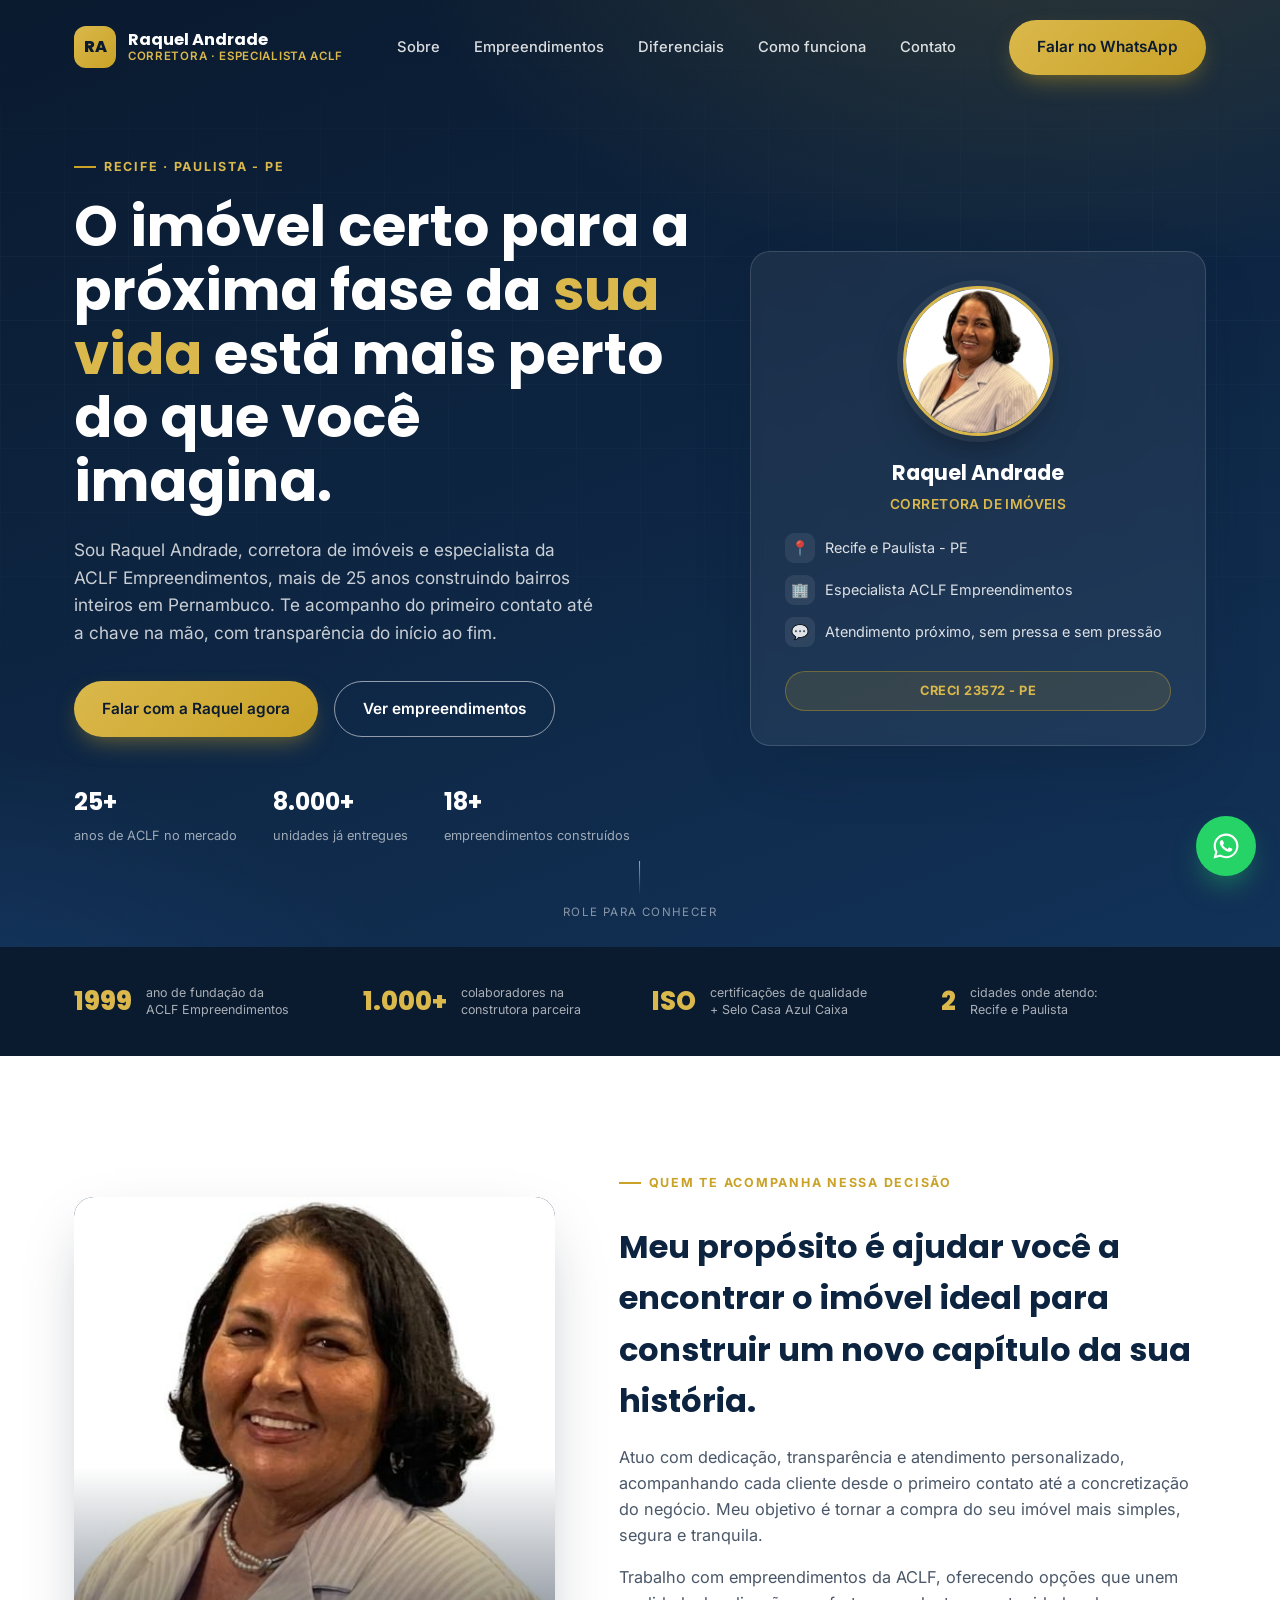
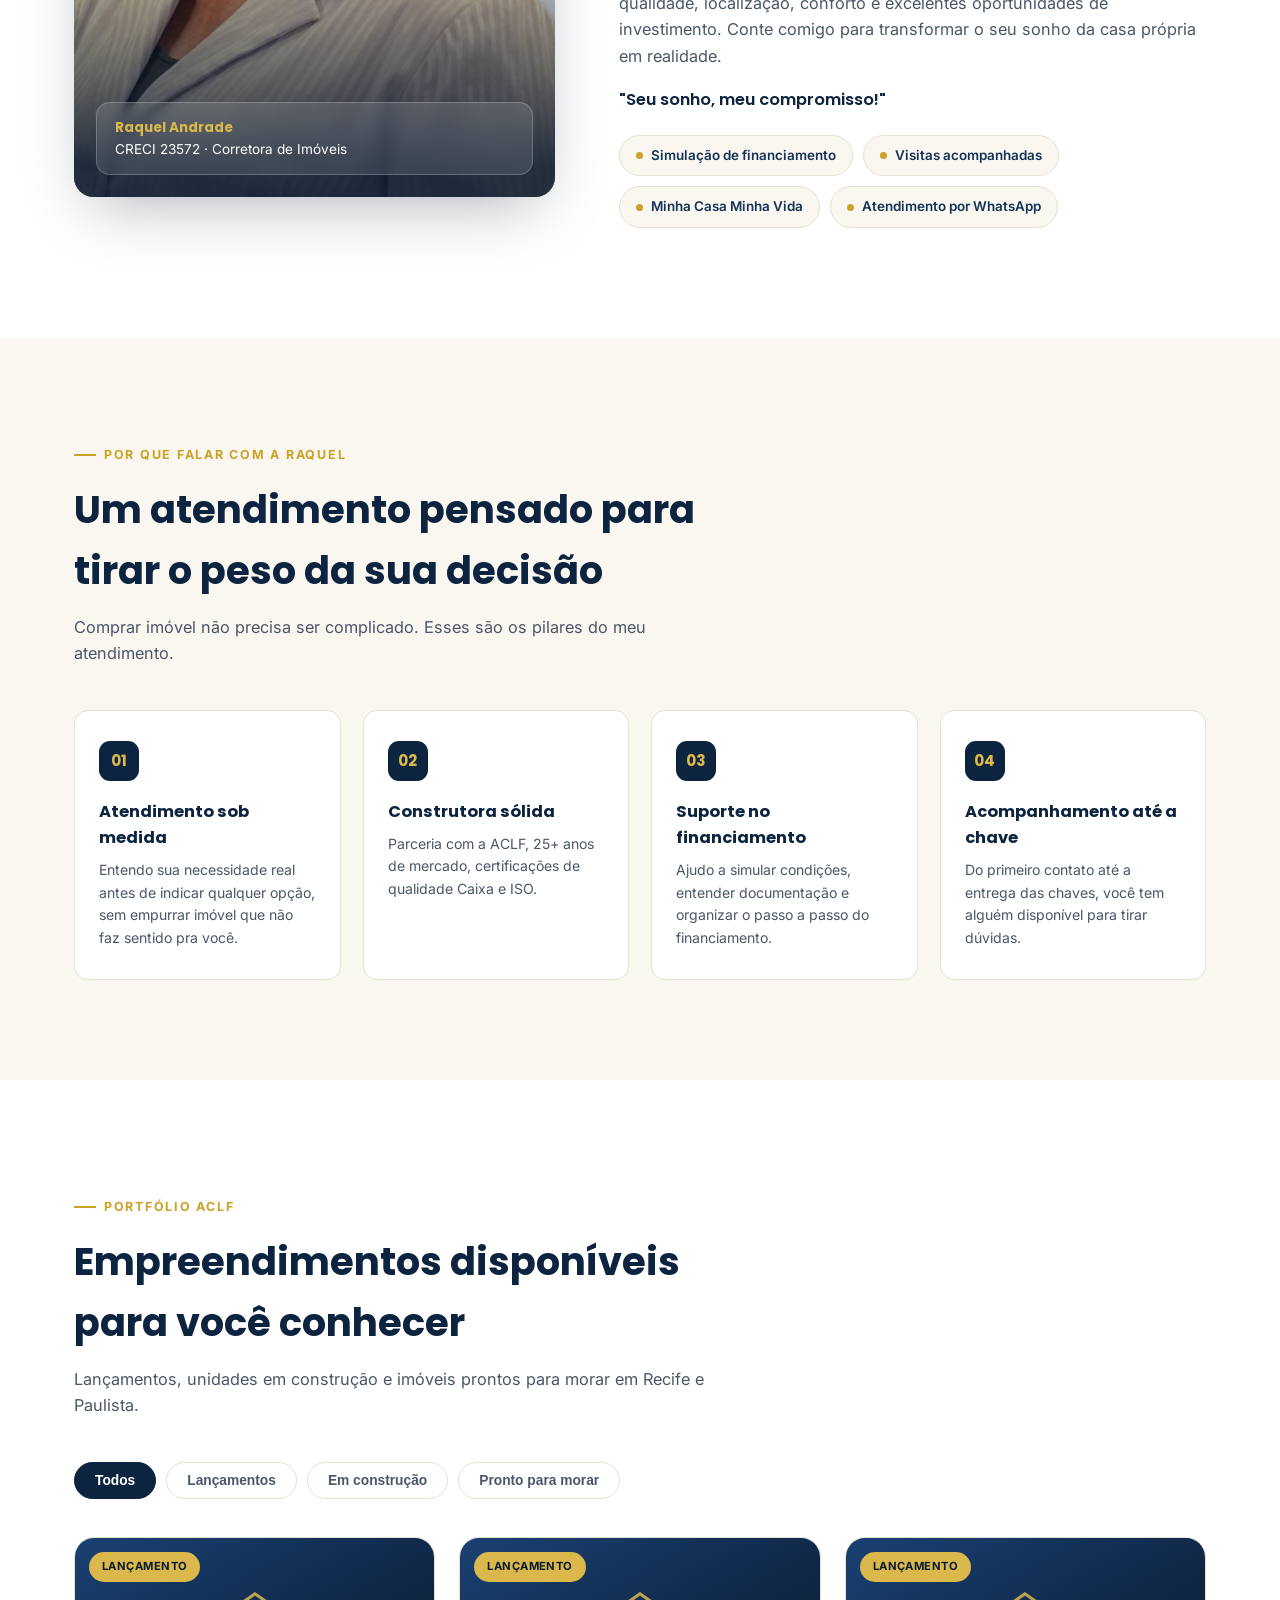
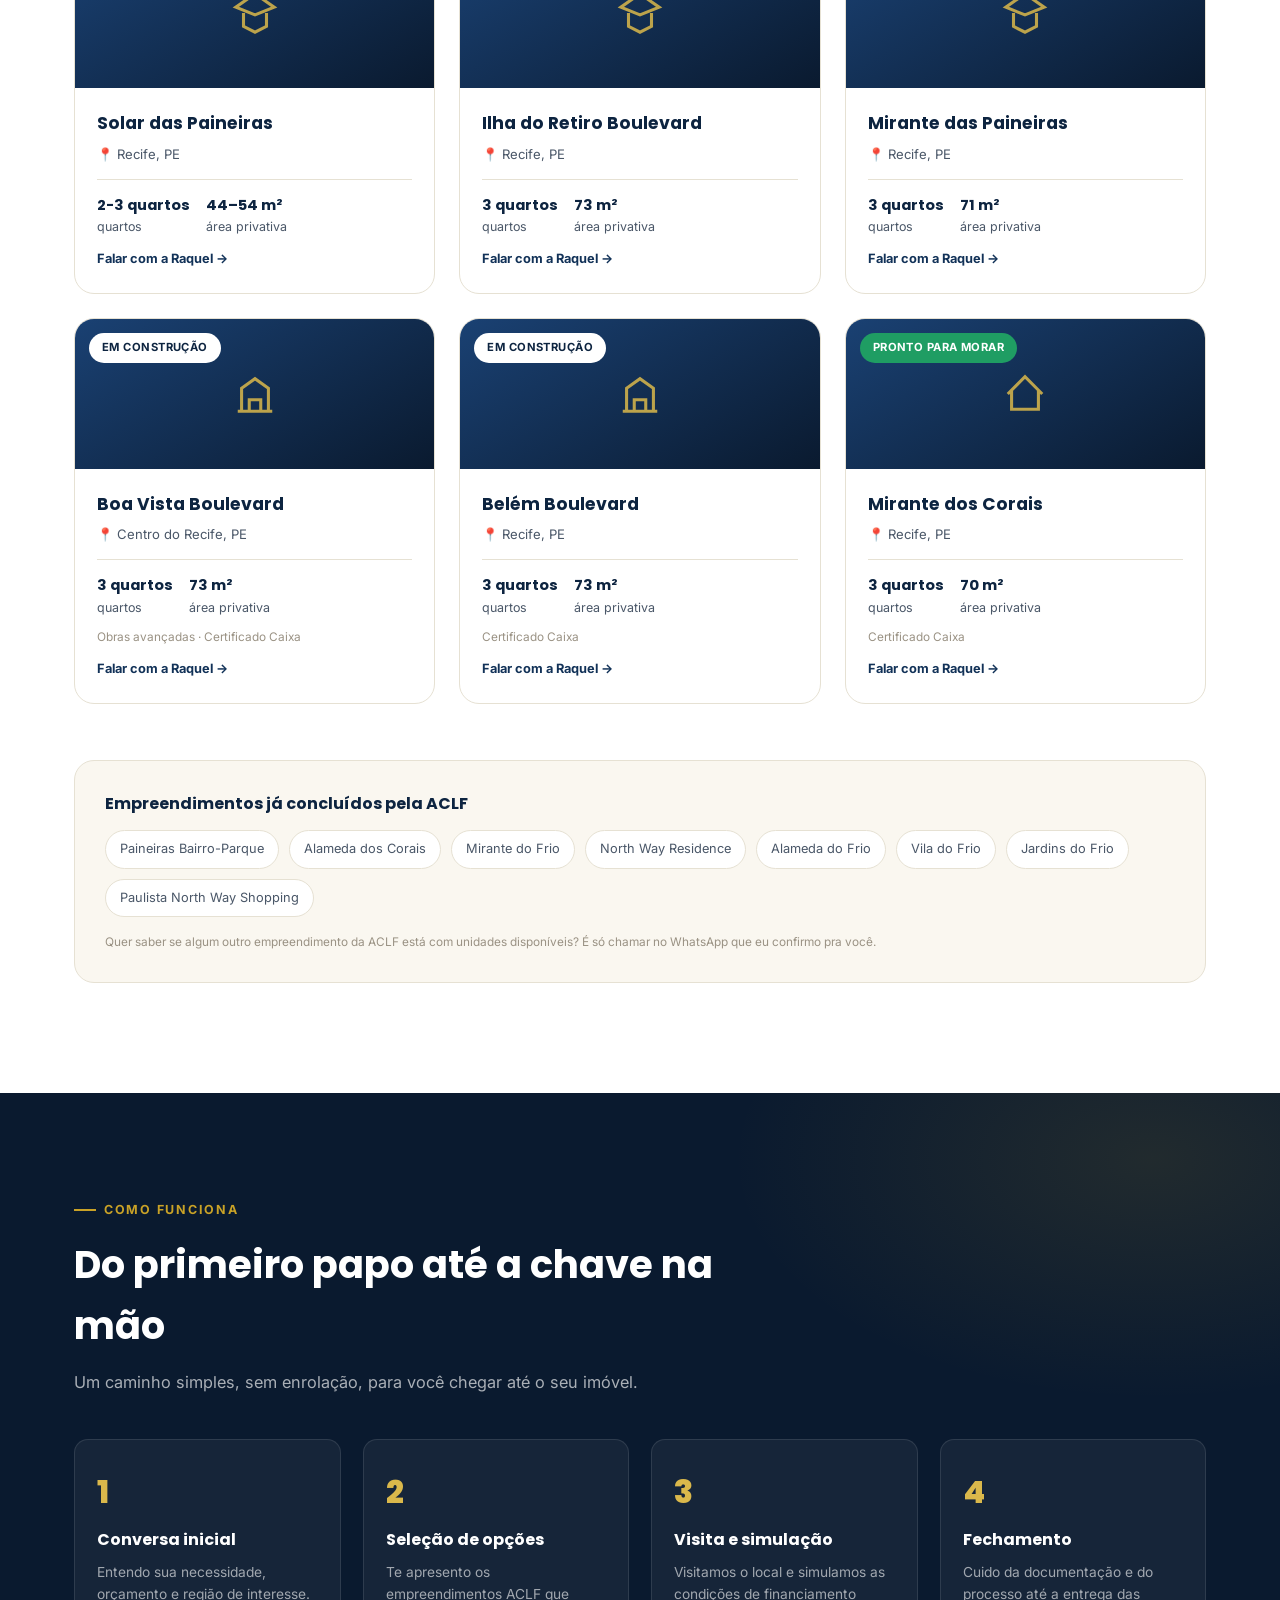
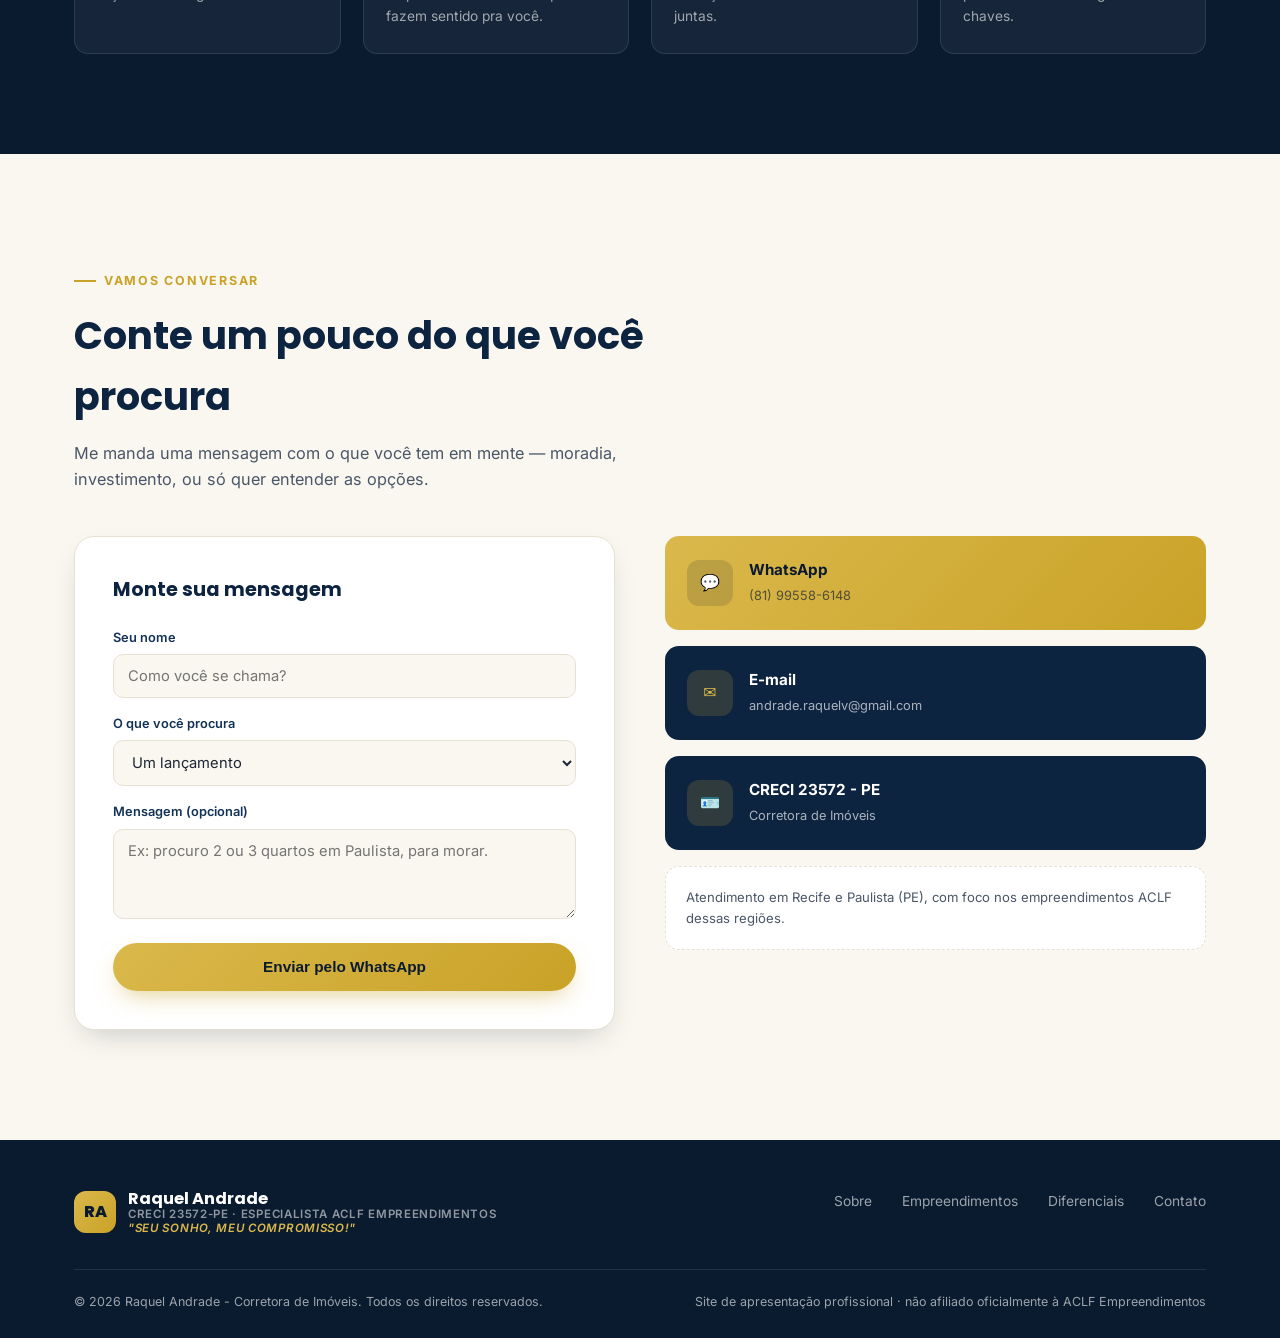
==== index.html @ 5a293227 "Renomeando site para index.html" ====
<!-- Lembrar de colocar as imagens quando chegarem -->
<!DOCTYPE html>
<html lang="pt-BR">
<head>
<meta charset="UTF-8">
<meta name="viewport" content="width=device-width, initial-scale=1.0">
<title>Raquel Andrade | Corretora de Imóveis - Especialista ACLF</title>
<meta name="description" content="Raquel Andrade, corretora de imóveis CRECI 23572, parceira ACLF Empreendimentos. Encontre seu imóvel em Recife e Paulista, PE.">
<link rel="preconnect" href="https://fonts.googleapis.com">
<link rel="preconnect" href="https://fonts.gstatic.com" crossorigin>
<link href="https://fonts.googleapis.com/css2?family=Poppins:wght@400;500;600;700;800&family=Inter:wght@400;500;600;700&display=swap" rel="stylesheet">
<link rel="stylesheet" href="styles.css">
</head>
<body>

<header id="siteHeader">
  <div class="container">
    <nav>
      <div class="brand">
        <div class="brand-mark">RA</div>
        <div class="brand-text">
          <strong>Raquel Andrade</strong>
          <span>Corretora · Especialista ACLF</span>
        </div>
      </div>
      <div class="nav-links">
        <a href="#sobre">Sobre</a>
        <a href="#empreendimentos">Empreendimentos</a>
        <a href="#diferenciais">Diferenciais</a>
        <a href="#processo">Como funciona</a>
        <a href="#contato">Contato</a>
      </div>
      <div class="nav-cta">
        <a class="btn btn-gold" id="navWhats" href="#" target="_blank" rel="noopener">Falar no WhatsApp</a>
        <button class="nav-toggle" id="navToggle" aria-label="Abrir menu">&#9776;</button>
      </div>
    </nav>
  </div>
</header>

<!-- HERO -->
<section class="hero" id="topo">
  <div class="container hero-grid">
    <div class="hero-copy">
      <span class="eyebrow">Recife · Paulista - PE</span>
      <h1>O imóvel certo para a próxima fase da <em>sua vida</em> está mais perto do que você imagina.</h1>
      <p>Sou Raquel Andrade, corretora de imóveis e especialista da ACLF Empreendimentos, mais de 25 anos construindo bairros inteiros em Pernambuco. Te acompanho do primeiro contato até a chave na mão, com transparência do início ao fim.</p>
      <div class="hero-actions">
        <a href="#" id="heroWhats" class="btn btn-gold" target="_blank" rel="noopener">
          Falar com a Raquel agora
        </a>
        <a href="#empreendimentos" class="btn btn-outline">Ver empreendimentos</a>
      </div>
      <div class="hero-stats">
        <div><strong>25+</strong><span>anos de ACLF no mercado</span></div>
        <div><strong>8.000+</strong><span>unidades já entregues</span></div>
        <div><strong>18+</strong><span>empreendimentos construídos</span></div>
      </div>
    </div>

    <div class="hero-card">
      <img class="avatar-photo" src="assets/Foto.jpeg" alt="Foto de Raquel Andrade">
      <h3>Raquel Andrade</h3>
      <p class="role">CORRETORA DE IMÓVEIS</p>
      <ul>
        <li><span class="ico">📍</span> Recife e Paulista - PE</li>
        <li><span class="ico">🏢</span> Especialista ACLF Empreendimentos</li>
        <li><span class="ico">💬</span> Atendimento próximo, sem pressa e sem pressão</li>
      </ul>
      <div class="creci-badge">CRECI 23572 - PE</div>
    </div>
  </div>
  <div class="scroll-cue"><span></span>role para conhecer</div>
</section>

<!-- TRUST -->
<div class="trust">
  <div class="container">
    <div class="trust-item"><div class="num">1999</div><div class="lbl">ano de fundação da<br>ACLF Empreendimentos</div></div>
    <div class="trust-item"><div class="num">1.000+</div><div class="lbl">colaboradores na<br>construtora parceira</div></div>
    <div class="trust-item"><div class="num">ISO</div><div class="lbl">certificações de qualidade<br>+ Selo Casa Azul Caixa</div></div>
    <div class="trust-item"><div class="num">2</div><div class="lbl">cidades onde atendo:<br>Recife e Paulista</div></div>
  </div>
</div>

<!-- SOBRE -->
<section class="about" id="sobre">
  <div class="container about-grid">
    <div class="about-photo">
      <img class="about-photo-img" src="assets/Foto.jpeg" alt="Foto de Raquel Andrade, corretora de imóveis">
      <div class="tag">
        <strong>Raquel Andrade</strong>
        CRECI 23572 · Corretora de Imóveis
      </div>
    </div>
    <div class="about-copy">
      <div class="section-tag eyebrow">Quem te acompanha nessa decisão</div>
      <h2 style="font-size:2rem;color:var(--navy-900);margin:14px 0 18px;">Meu propósito é ajudar você a encontrar o imóvel ideal para construir um novo capítulo da sua história.</h2>
      <p>Atuo com dedicação, transparência e atendimento personalizado, acompanhando cada cliente desde o primeiro contato até a concretização do negócio. Meu objetivo é tornar a compra do seu imóvel mais simples, segura e tranquila.</p>
      <p>Trabalho com empreendimentos da ACLF, oferecendo opções que unem qualidade, localização, conforto e excelentes oportunidades de investimento. Conte comigo para transformar o seu sonho da casa própria em realidade.</p>
      <p style="font-family:'Poppins',sans-serif;font-weight:600;color:var(--navy-900);font-size:1.02rem;margin-top:18px;">"Seu sonho, meu compromisso!"</p>
      <div class="pills">
        <div class="pill"><span class="dot"></span> Simulação de financiamento</div>
        <div class="pill"><span class="dot"></span> Visitas acompanhadas</div>
        <div class="pill"><span class="dot"></span> Minha Casa Minha Vida</div>
        <div class="pill"><span class="dot"></span> Atendimento por WhatsApp</div>
      </div>
    </div>
  </div>
</section>

<!-- DIFERENCIAIS -->
<section class="diff" id="diferenciais">
  <div class="container">
    <div class="section-head">
      <div class="section-tag eyebrow">Por que falar com a Raquel</div>
      <h2>Um atendimento pensado para tirar o peso da sua decisão</h2>
      <p>Comprar imóvel não precisa ser complicado. Esses são os pilares do meu atendimento.</p>
    </div>
    <div class="diff-grid">
      <div class="diff-card">
        <div class="num">01</div>
        <h4>Atendimento sob medida</h4>
        <p>Entendo sua necessidade real antes de indicar qualquer opção, sem empurrar imóvel que não faz sentido pra você.</p>
      </div>
      <div class="diff-card">
        <div class="num">02</div>
        <h4>Construtora sólida</h4>
        <p>Parceria com a ACLF, 25+ anos de mercado, certificações de qualidade Caixa e ISO.</p>
      </div>
      <div class="diff-card">
        <div class="num">03</div>
        <h4>Suporte no financiamento</h4>
        <p>Ajudo a simular condições, entender documentação e organizar o passo a passo do financiamento.</p>
      </div>
      <div class="diff-card">
        <div class="num">04</div>
        <h4>Acompanhamento até a chave</h4>
        <p>Do primeiro contato até a entrega das chaves, você tem alguém disponível para tirar dúvidas.</p>
      </div>
    </div>
  </div>
</section>

<!-- EMPREENDIMENTOS -->
<section class="projects" id="empreendimentos">
  <div class="container">
    <div class="section-head">
      <div class="section-tag eyebrow">Portfólio ACLF</div>
      <h2>Empreendimentos disponíveis para você conhecer</h2>
      <p>Lançamentos, unidades em construção e imóveis prontos para morar em Recife e Paulista.</p>
    </div>

    <div class="filters" id="filters">
      <button class="filter-btn active" data-filter="all">Todos</button>
      <button class="filter-btn" data-filter="lancamento">Lançamentos</button>
      <button class="filter-btn" data-filter="construcao">Em construção</button>
      <button class="filter-btn" data-filter="pronto">Pronto para morar</button>
    </div>

    <div class="proj-grid" id="projGrid">
      <a class="proj-card" data-status="lancamento" href="https://wa.me/5581995586148?text=Ol%C3%A1%2C%20Raquel%21%20Vi%20o%20Solar%20das%20Paineiras%20no%20seu%20site%20e%20quero%20saber%20mais%20sobre%20esse%20empreendimento." target="_blank" rel="noopener">
        <div class="proj-media">
          <span class="proj-status status-lancamento">Lançamento</span>
          <svg viewBox="0 0 24 24" fill="none" stroke="#dab84b" stroke-width="1.6"><path d="M12 2 2 9l10 4 10-4-10-7Z"/><path d="M6 12v7l6 3 6-3v-7"/></svg>
          <div class="view-overlay">Falar com a Raquel<br>sobre este imóvel 💬</div>
        </div>
        <div class="proj-body">
          <h4>Solar das Paineiras</h4>
          <div class="proj-loc">📍 Recife, PE</div>
          <div class="proj-specs">
            <div><strong>2-3 quartos</strong>quartos</div>
            <div><strong>44–54 m²</strong>área privativa</div>
          </div>
          <div class="proj-link">Falar com a Raquel →</div>
        </div>
      </a>

      <a class="proj-card" data-status="lancamento" href="https://wa.me/5581995586148?text=Ol%C3%A1%2C%20Raquel%21%20Vi%20o%20Ilha%20do%20Retiro%20Boulevard%20no%20seu%20site%20e%20quero%20saber%20mais%20sobre%20esse%20empreendimento." target="_blank" rel="noopener">
        <div class="proj-media">
          <span class="proj-status status-lancamento">Lançamento</span>
          <svg viewBox="0 0 24 24" fill="none" stroke="#dab84b" stroke-width="1.6"><path d="M12 2 2 9l10 4 10-4-10-7Z"/><path d="M6 12v7l6 3 6-3v-7"/></svg>
          <div class="view-overlay">Falar com a Raquel<br>sobre este imóvel 💬</div>
        </div>
        <div class="proj-body">
          <h4>Ilha do Retiro Boulevard</h4>
          <div class="proj-loc">📍 Recife, PE</div>
          <div class="proj-specs">
            <div><strong>3 quartos</strong>quartos</div>
            <div><strong>73 m²</strong>área privativa</div>
          </div>
          <div class="proj-link">Falar com a Raquel →</div>
        </div>
      </a>

      <a class="proj-card" data-status="lancamento" href="https://wa.me/5581995586148?text=Ol%C3%A1%2C%20Raquel%21%20Vi%20o%20Mirante%20das%20Paineiras%20no%20seu%20site%20e%20quero%20saber%20mais%20sobre%20esse%20empreendimento." target="_blank" rel="noopener">
        <div class="proj-media">
          <span class="proj-status status-lancamento">Lançamento</span>
          <svg viewBox="0 0 24 24" fill="none" stroke="#dab84b" stroke-width="1.6"><path d="M12 2 2 9l10 4 10-4-10-7Z"/><path d="M6 12v7l6 3 6-3v-7"/></svg>
          <div class="view-overlay">Falar com a Raquel<br>sobre este imóvel 💬</div>
        </div>
        <div class="proj-body">
          <h4>Mirante das Paineiras</h4>
          <div class="proj-loc">📍 Recife, PE</div>
          <div class="proj-specs">
            <div><strong>3 quartos</strong>quartos</div>
            <div><strong>71 m²</strong>área privativa</div>
          </div>
          <div class="proj-link">Falar com a Raquel →</div>
        </div>
      </a>

      <a class="proj-card" data-status="construcao" href="https://wa.me/5581995586148?text=Ol%C3%A1%2C%20Raquel%21%20Vi%20o%20Boa%20Vista%20Boulevard%20no%20seu%20site%20e%20quero%20saber%20mais%20sobre%20esse%20empreendimento." target="_blank" rel="noopener">
        <div class="proj-media">
          <span class="proj-status status-construcao">Em construção</span>
          <svg viewBox="0 0 24 24" fill="none" stroke="#dab84b" stroke-width="1.6"><path d="M3 21h18M5 21V9l7-5 7 5v12M9 21v-6h6v6"/></svg>
          <div class="view-overlay">Falar com a Raquel<br>sobre este imóvel 💬</div>
        </div>
        <div class="proj-body">
          <h4>Boa Vista Boulevard</h4>
          <div class="proj-loc">📍 Centro do Recife, PE</div>
          <div class="proj-specs">
            <div><strong>3 quartos</strong>quartos</div>
            <div><strong>73 m²</strong>área privativa</div>
          </div>
          <div class="proj-note">Obras avançadas · Certificado Caixa</div>
          <div class="proj-link">Falar com a Raquel →</div>
        </div>
      </a>


      <a class="proj-card" data-status="construcao" href="https://wa.me/5581995586148?text=Ol%C3%A1%2C%20Raquel%21%20Vi%20o%20Bel%C3%A9m%20Boulevard%20no%20seu%20site%20e%20quero%20saber%20mais%20sobre%20esse%20empreendimento." target="_blank" rel="noopener">
        <div class="proj-media">
          <span class="proj-status status-construcao">Em construção</span>
          <svg viewBox="0 0 24 24" fill="none" stroke="#dab84b" stroke-width="1.6"><path d="M3 21h18M5 21V9l7-5 7 5v12M9 21v-6h6v6"/></svg>
          <div class="view-overlay">Falar com a Raquel<br>sobre este imóvel 💬</div>
        </div>
        <div class="proj-body">
          <h4>Belém Boulevard</h4>
          <div class="proj-loc">📍 Recife, PE</div>
          <div class="proj-specs">
            <div><strong>3 quartos</strong>quartos</div>
            <div><strong>73 m²</strong>área privativa</div>
          </div>
          <div class="proj-note">Certificado Caixa</div>
          <div class="proj-link">Falar com a Raquel →</div>
        </div>
      </a>

      <a class="proj-card" data-status="pronto" href="https://wa.me/5581995586148?text=Ol%C3%A1%2C%20Raquel%21%20Vi%20o%20Mirante%20dos%20Corais%20no%20seu%20site%20e%20quero%20saber%20mais%20sobre%20esse%20empreendimento." target="_blank" rel="noopener">
        <div class="proj-media">
          <span class="proj-status status-pronto">Pronto para morar</span>
          <svg viewBox="0 0 24 24" fill="none" stroke="#dab84b" stroke-width="1.6"><path d="M3 12 12 3l9 9M5 10v10h14V10"/></svg>
          <div class="view-overlay">Falar com a Raquel<br>sobre este imóvel 💬</div>
        </div>
        <div class="proj-body">
          <h4>Mirante dos Corais</h4>
          <div class="proj-loc">📍 Recife, PE</div>
          <div class="proj-specs">
            <div><strong>3 quartos</strong>quartos</div>
            <div><strong>70 m²</strong>área privativa</div>
          </div>
          <div class="proj-note">Certificado Caixa</div>
          <div class="proj-link">Falar com a Raquel →</div>
        </div>
      </a>

    
    </div>

    <div class="portfolio-strip">
      <h4>Empreendimentos já concluídos pela ACLF</h4>
      <div class="portfolio-tags">
        <span>Paineiras Bairro-Parque</span>
        <span>Alameda dos Corais</span>
        <span>Mirante do Frio</span>
        <span>North Way Residence</span>
        <span>Alameda do Frio</span>
        <span>Vila do Frio</span>
        <span>Jardins do Frio</span>
        <span>Paulista North Way Shopping</span>
      </div>
      <p class="proj-note" style="margin-top:16px;">Quer saber se algum outro empreendimento da ACLF está com unidades disponíveis? É só chamar no WhatsApp que eu confirmo pra você.</p>
    </div>
  </div>
</section>

<!-- PROCESSO -->
<section class="process" id="processo">
  <div class="container">
    <div class="section-head">
      <div class="section-tag eyebrow">Como funciona</div>
      <h2>Do primeiro papo até a chave na mão</h2>
      <p>Um caminho simples, sem enrolação, para você chegar até o seu imóvel.</p>
    </div>
    <div class="steps">
      <div class="step">
        <div class="num">1</div>
        <h4>Conversa inicial</h4>
        <p>Entendo sua necessidade, orçamento e região de interesse.</p>
      </div>
      <div class="step">
        <div class="num">2</div>
        <h4>Seleção de opções</h4>
        <p>Te apresento os empreendimentos ACLF que fazem sentido pra você.</p>
      </div>
      <div class="step">
        <div class="num">3</div>
        <h4>Visita e simulação</h4>
        <p>Visitamos o local e simulamos as condições de financiamento juntas.</p>
      </div>
      <div class="step">
        <div class="num">4</div>
        <h4>Fechamento</h4>
        <p>Cuido da documentação e do processo até a entrega das chaves.</p>
      </div>
    </div>
  </div>
</section>

<!-- CONTATO -->
<section class="contact" id="contato">
  <div class="container">
    <div class="section-head">
      <div class="section-tag eyebrow">Vamos conversar</div>
      <h2>Conte um pouco do que você procura</h2>
      <p>Me manda uma mensagem com o que você tem em mente — moradia, investimento, ou só quer entender as opções.</p>
    </div>
    <div class="contact-grid">
      <div class="contact-card">
        <h3>Monte sua mensagem</h3>
        <form id="contactForm">
          <div class="field">
            <label for="fname">Seu nome</label>
            <input type="text" id="fname" placeholder="Como você se chama?">
          </div>
          <div class="field">
            <label for="finterest">O que você procura</label>
            <select id="finterest">
              <option value="Lançamento">Um lançamento</option>
              <option value="Imóvel em construção">Imóvel em construção</option>
              <option value="Imóvel pronto para morar">Imóvel pronto para morar</option>
              <option value="Ainda não sei, quero conversar">Ainda não sei, quero conversar</option>
            </select>
          </div>
          <div class="field">
            <label for="fmsg">Mensagem (opcional)</label>
            <textarea id="fmsg" placeholder="Ex: procuro 2 ou 3 quartos em Paulista, para morar."></textarea>
          </div>
          <button type="submit" class="btn btn-gold btn-block">Enviar pelo WhatsApp</button>
        </form>
      </div>

      <div class="contact-direct">
        <a class="direct-card gold" id="waCard" href="#" target="_blank" rel="noopener">
          <div class="ico">💬</div>
          <div><strong>WhatsApp</strong><span>(81) 99558-6148</span></div>
        </a>
        <a class="direct-card" id="mailCard" href="mailto:andrade.raquelv@gmail.com">
          <div class="ico">✉️</div>
          <div><strong>E-mail</strong><span>andrade.raquelv@gmail.com</span></div>
        </a>
        <div class="direct-card">
          <div class="ico">🪪</div>
          <div><strong>CRECI 23572 - PE</strong><span>Corretora de Imóveis</span></div>
        </div>
        <div class="map-note">
          Atendimento em Recife e Paulista (PE), com foco nos empreendimentos ACLF dessas regiões.
        </div>
      </div>
    </div>
  </div>
</section>

<footer>
  <div class="container">
    <div class="footer-top">
      <div class="footer-brand">
        <div class="brand-mark">RA</div>
        <div class="brand-text">
          <strong style="color:#fff;">Raquel Andrade</strong>
          <span style="color:rgba(255,255,255,.55);">CRECI 23572-PE · Especialista ACLF Empreendimentos</span>
          <span style="color:var(--gold-400);font-style:italic;">"Seu sonho, meu compromisso!"</span>
        </div>
      </div>
      <div class="footer-links">
        <a href="#sobre">Sobre</a>
        <a href="#empreendimentos">Empreendimentos</a>
        <a href="#diferenciais">Diferenciais</a>
        <a href="#contato">Contato</a>
      </div>
    </div>
    <div class="footer-bottom">
      <span>&copy; <span id="year"></span> Raquel Andrade - Corretora de Imóveis. Todos os direitos reservados.</span>
      <span>Site de apresentação profissional · não afiliado oficialmente à ACLF Empreendimentos</span>
    </div>
  </div>
</footer>

<a class="wa-float" id="waFloat" href="#" target="_blank" rel="noopener" aria-label="Falar no WhatsApp">
  <svg width="30" height="30" viewBox="0 0 24 24" fill="#fff"><path d="M12.04 2C6.58 2 2.13 6.45 2.13 11.91c0 1.75.46 3.39 1.26 4.81L2 22l5.4-1.42a9.9 9.9 0 0 0 4.64 1.18h.01c5.46 0 9.91-4.45 9.91-9.91C21.96 6.45 17.5 2 12.04 2Zm0 18.11h-.01a8.2 8.2 0 0 1-4.18-1.15l-.3-.18-3.12.82.83-3.04-.2-.31a8.16 8.16 0 0 1-1.26-4.34c0-4.52 3.68-8.2 8.24-8.2 2.2 0 4.27.86 5.82 2.42a8.14 8.14 0 0 1 2.41 5.79c0 4.52-3.68 8.2-8.23 8.2Zm4.5-6.14c-.25-.12-1.46-.72-1.68-.8-.23-.08-.39-.12-.56.12-.16.25-.64.8-.78.96-.15.16-.29.18-.54.06-.25-.12-1.04-.38-1.98-1.22-.73-.65-1.23-1.46-1.37-1.7-.15-.25-.02-.38.11-.5.11-.11.25-.29.37-.43.12-.15.16-.25.24-.41.08-.16.04-.31-.02-.43-.06-.12-.56-1.35-.77-1.85-.2-.48-.41-.42-.56-.43-.14-.01-.31-.01-.47-.01a.9.9 0 0 0-.65.31c-.23.25-.86.84-.86 2.05 0 1.2.88 2.37 1 2.53.12.16 1.73 2.64 4.2 3.7.59.25 1.05.4 1.4.52.59.19 1.13.16 1.55.1.47-.07 1.46-.6 1.67-1.17.2-.58.2-1.07.14-1.17-.06-.1-.22-.16-.47-.28Z"/></svg>
</a>

<script>
  // Header rolamento
  const header = document.getElementById('siteHeader');
  window.addEventListener('scroll', () => {
    header.classList.toggle('scrolled', window.scrollY > 40);
  });

  // Número do Whats com Link
  const WA_NUMBER = "5581995586148";
  function waLink(message){
    return `https://wa.me/${WA_NUMBER}?text=${encodeURIComponent(message)}`;
  }
  const defaultMsg = "Olá, Raquel! Vi seu site e gostaria de saber mais sobre os imóveis da ACLF.";
  document.getElementById('navWhats').href = waLink(defaultMsg);
  document.getElementById('heroWhats').href = waLink(defaultMsg);
  document.getElementById('waCard').href = waLink(defaultMsg);
  document.getElementById('waFloat').href = waLink(defaultMsg);

  // Form do Whats
  document.getElementById('contactForm').addEventListener('submit', function(e){
    e.preventDefault();
    const name = document.getElementById('fname').value.trim();
    const interest = document.getElementById('finterest').value;
    const msg = document.getElementById('fmsg').value.trim();
    let text = `Olá, Raquel! Meu nome é ${name || '(não informado)'}.\nEstou procurando: ${interest}.`;
    if(msg){ text += `\nMensagem: ${msg}`; }
    window.open(waLink(text), '_blank', 'noopener');
  });

  // Mobile nav 
  const navToggle = document.getElementById('navToggle');
  const navLinks = document.querySelector('.nav-links');
  navToggle.addEventListener('click', () => {
    const open = navLinks.style.display === 'flex';
    navLinks.style.display = open ? 'none' : 'flex';
    navLinks.style.cssText += open ? '' : 'position:absolute;top:70px;left:0;right:0;background:rgba(10,26,47,.98);flex-direction:column;padding:20px 24px;gap:18px;';
  });

  document.getElementById('year').textContent = new Date().getFullYear();

  // Filtros do projetos
  const projectCards = document.querySelectorAll('#projGrid .proj-card');
  function applyFilter(filter){
    projectCards.forEach(card => {
      const match = filter === 'all' || card.dataset.status === filter;
      card.style.display = match ? '' : 'none';
    });
  }

  document.querySelectorAll('.filter-btn').forEach(btn => {
    btn.addEventListener('click', () => {
      document.querySelectorAll('.filter-btn').forEach(b => b.classList.remove('active'));
      btn.classList.add('active');
      applyFilter(btn.dataset.filter);
    });
  });
</script>
</body>
</html>
---- styles.css ----
:root{
  --navy-950:#0a1a2f;
  --navy-900:#0d2440;
  --navy-800:#123258;
  --navy-700:#1a4173;
  --navy-600:#22528f;
  --gold-500:#c9a227;
  --gold-400:#dab84b;
  --gold-100:#f6ecc9;
  --cream:#faf7f0;
  --white:#ffffff;
  --ink:#1c2733;
  --ink-soft:#4a5768;
  --line:#e6e1d3;
  --shadow-lg: 0 24px 60px -20px rgba(10,26,47,0.35);
  --shadow-md: 0 12px 30px -12px rgba(10,26,47,0.25);
  --radius-lg: 20px;
  --radius-md: 14px;
}
*{box-sizing:border-box;margin:0;padding:0;}
html{scroll-behavior:smooth;}
body{
  font-family:'Inter',system-ui,sans-serif;
  color:var(--ink);
  background:var(--cream);
  line-height:1.6;
  -webkit-font-smoothing:antialiased;
}
h1,h2,h3,h4{font-family:'Poppins',sans-serif;}
a{text-decoration:none;color:inherit;}
img{max-width:100%;display:block;}
.container{max-width:1180px;margin:0 auto;padding:0 24px;}
.eyebrow{
  display:inline-flex;align-items:center;gap:8px;
  font-size:.78rem;font-weight:700;letter-spacing:.14em;text-transform:uppercase;
  color:var(--gold-500);
}
.eyebrow::before{content:"";width:22px;height:2px;background:var(--gold-500);display:inline-block;}
.section-tag{margin-bottom:14px;}
.section-head{max-width:640px;margin-bottom:44px;}
.section-head h2{font-size:clamp(1.7rem,3vw,2.4rem);font-weight:700;color:var(--navy-900);margin-bottom:12px;}
.section-head p{color:var(--ink-soft);font-size:1.02rem;}
.btn{
  display:inline-flex;align-items:center;justify-content:center;gap:10px;
  padding:15px 28px;border-radius:100px;font-weight:600;font-size:.96rem;
  cursor:pointer;border:none;transition:transform .18s ease, box-shadow .18s ease, background .18s ease;
  white-space:nowrap;
}
.btn-gold{background:linear-gradient(135deg,var(--gold-400),var(--gold-500));color:var(--navy-950);box-shadow:0 10px 24px -8px rgba(201,162,39,.55);}
.btn-gold:hover{transform:translateY(-2px);box-shadow:0 14px 30px -8px rgba(201,162,39,.65);}
.btn-outline{background:transparent;border:1.5px solid rgba(255,255,255,.55);color:#fff;}
.btn-outline:hover{background:rgba(255,255,255,.12);transform:translateY(-2px);}
.btn-navy{background:var(--navy-900);color:#fff;}
.btn-navy:hover{background:var(--navy-800);transform:translateY(-2px);}
.btn-block{width:100%;}

/* NAV */
header{
  position:fixed;top:0;left:0;right:0;z-index:100;
  background:rgba(10,26,47,0);
  transition:background .3s ease, box-shadow .3s ease, padding .3s ease;
  padding:20px 0;
}
header.scrolled{background:rgba(10,26,47,.94);backdrop-filter:blur(10px);box-shadow:0 10px 30px -18px rgba(0,0,0,.5);padding:12px 0;}
nav{display:flex;align-items:center;justify-content:space-between;}
.brand{display:flex;align-items:center;gap:12px;color:#fff;}
.brand-mark{
  width:42px;height:42px;border-radius:12px;
  background:linear-gradient(135deg,var(--gold-400),var(--gold-500));
  display:flex;align-items:center;justify-content:center;
  font-family:'Poppins',sans-serif;font-weight:800;color:var(--navy-950);font-size:1rem;
  flex:none;
}
.brand-text{line-height:1.15;}
.brand-text strong{display:block;font-family:'Poppins',sans-serif;font-weight:700;font-size:1.02rem;}
.brand-text span{display:block;font-size:.72rem;color:var(--gold-400);letter-spacing:.06em;text-transform:uppercase;font-weight:600;}
.nav-links{display:flex;align-items:center;gap:34px;}
.nav-links a{color:rgba(255,255,255,.85);font-size:.92rem;font-weight:500;transition:color .2s;}
.nav-links a:hover{color:var(--gold-400);}
.nav-cta{display:flex;align-items:center;gap:14px;}
.nav-toggle{display:none;background:none;border:none;color:#fff;font-size:1.6rem;cursor:pointer;}

/* HERO */
.hero{
  position:relative;min-height:100vh;display:flex;align-items:center;
  background:
    radial-gradient(1100px 620px at 82% -10%, rgba(201,162,39,.18), transparent 60%),
    radial-gradient(900px 500px at -10% 110%, rgba(34,82,143,.35), transparent 60%),
    linear-gradient(160deg,var(--navy-950) 0%, var(--navy-900) 45%, var(--navy-800) 100%);
  overflow:hidden;
  padding:150px 0 100px;
}
.hero::after{
  content:"";position:absolute;inset:0;
  background-image:
    linear-gradient(rgba(255,255,255,.045) 1px, transparent 1px),
    linear-gradient(90deg, rgba(255,255,255,.045) 1px, transparent 1px);
  background-size:64px 64px;
  mask-image:linear-gradient(180deg, transparent, rgba(0,0,0,.6) 30%, transparent 85%);
  pointer-events:none;
}
.hero-grid{
  position:relative;z-index:2;
  display:grid;grid-template-columns:1.15fr .85fr;gap:60px;align-items:center;
}
.hero-copy .eyebrow{color:var(--gold-400);}
.hero-copy h1{
  font-size:clamp(2.2rem,4.4vw,3.5rem);color:#fff;font-weight:700;line-height:1.14;
  margin:18px 0 22px;
}
.hero-copy h1 em{font-style:normal;color:var(--gold-400);}
.hero-copy p{color:rgba(255,255,255,.78);font-size:1.08rem;max-width:520px;margin-bottom:34px;}
.hero-actions{display:flex;gap:16px;flex-wrap:wrap;margin-bottom:46px;}
.hero-stats{display:flex;gap:36px;flex-wrap:wrap;}
.hero-stats div strong{display:block;font-family:'Poppins',sans-serif;font-size:1.5rem;color:#fff;font-weight:700;}
.hero-stats div span{font-size:.8rem;color:rgba(255,255,255,.6);}

.hero-card{
  position:relative;background:rgba(255,255,255,.06);border:1px solid rgba(255,255,255,.14);
  border-radius:var(--radius-lg);padding:34px;backdrop-filter:blur(6px);
  box-shadow:var(--shadow-lg);
}
.avatar-ring{
  width:150px;height:150px;border-radius:50%;margin:0 auto 20px;
  background:linear-gradient(135deg,var(--gold-400),var(--gold-500));
  display:flex;align-items:center;justify-content:center;
  font-family:'Poppins',sans-serif;font-weight:800;font-size:2.6rem;color:var(--navy-950);
  box-shadow:0 0 0 6px rgba(255,255,255,.08), 0 20px 40px -14px rgba(0,0,0,.5);
}
.avatar-photo{
  width:150px;height:150px;border-radius:50%;margin:0 auto 20px;
  object-fit:cover;object-position:top center;display:block;
  box-shadow:0 0 0 6px rgba(255,255,255,.08), 0 20px 40px -14px rgba(0,0,0,.5);
  border:3px solid var(--gold-400);
}
.hero-card h3{color:#fff;text-align:center;font-size:1.3rem;margin-bottom:4px;}
.hero-card .role{text-align:center;color:var(--gold-400);font-size:.86rem;font-weight:600;letter-spacing:.03em;margin-bottom:18px;}
.hero-card ul{list-style:none;display:flex;flex-direction:column;gap:12px;margin-bottom:24px;}
.hero-card li{display:flex;align-items:center;gap:10px;color:rgba(255,255,255,.85);font-size:.9rem;}
.hero-card li .ico{width:30px;height:30px;border-radius:9px;background:rgba(255,255,255,.08);display:flex;align-items:center;justify-content:center;flex:none;}
.creci-badge{
  display:flex;align-items:center;justify-content:center;gap:8px;
  background:rgba(201,162,39,.14);border:1px solid rgba(201,162,39,.4);
  border-radius:100px;padding:9px 16px;color:var(--gold-400);font-size:.8rem;font-weight:700;letter-spacing:.04em;
}
.scroll-cue{
  position:absolute;bottom:26px;left:50%;transform:translateX(-50%);
  color:rgba(255,255,255,.5);font-size:.72rem;letter-spacing:.12em;text-transform:uppercase;
  display:flex;flex-direction:column;align-items:center;gap:8px;z-index:2;
}
.scroll-cue span{width:1px;height:34px;background:linear-gradient(rgba(255,255,255,.6),transparent);}

/* TRUST STRIP */
.trust{background:var(--navy-950);padding:34px 0;}
.trust .container{display:flex;flex-wrap:wrap;justify-content:space-between;gap:24px;}
.trust-item{display:flex;align-items:center;gap:14px;color:#fff;flex:1;min-width:200px;}
.trust-item .num{font-family:'Poppins',sans-serif;font-size:1.6rem;font-weight:800;color:var(--gold-400);}
.trust-item .lbl{font-size:.78rem;color:rgba(255,255,255,.65);line-height:1.3;}

/* ABOUT */
.about{padding:110px 0;background:var(--white);}
.about-grid{display:grid;grid-template-columns:.9fr 1.1fr;gap:64px;align-items:center;}
.about-photo{
  position:relative;border-radius:var(--radius-lg);overflow:hidden;
  background:linear-gradient(155deg,var(--navy-800),var(--navy-950));
  aspect-ratio:4/5;display:flex;align-items:flex-end;justify-content:center;
  box-shadow:var(--shadow-lg);
}
.about-photo-img{
  position:absolute;inset:0;width:100%;height:100%;object-fit:cover;object-position:top center;
}
.about-photo::after{
  content:"";position:absolute;left:0;right:0;bottom:0;height:55%;z-index:1;
  background:linear-gradient(0deg, rgba(10,26,47,.88) 10%, rgba(10,26,47,0) 100%);
}
.about-photo .tag{
  position:absolute;bottom:22px;left:22px;right:22px;z-index:2;
  background:rgba(255,255,255,.12);backdrop-filter:blur(6px);
  border:1px solid rgba(255,255,255,.22);border-radius:var(--radius-md);
  padding:14px 18px;color:#fff;font-size:.85rem;
}
.about-photo .tag strong{display:block;color:var(--gold-400);font-family:'Poppins',sans-serif;}
.about-copy p{color:var(--ink-soft);margin-bottom:16px;font-size:1.02rem;}
.about-copy .placeholder-note{
  font-size:.82rem;color:var(--navy-700);background:var(--gold-100);
  border:1px dashed var(--gold-500);border-radius:10px;padding:10px 14px;margin-top:6px;
}
.pills{display:flex;flex-wrap:wrap;gap:10px;margin-top:22px;}
.pill{
  display:flex;align-items:center;gap:8px;
  background:var(--cream);border:1px solid var(--line);border-radius:100px;
  padding:9px 16px;font-size:.84rem;font-weight:600;color:var(--navy-800);
}
.pill .dot{width:7px;height:7px;border-radius:50%;background:var(--gold-500);}

/* DIFERENCIAIS */
.diff{padding:100px 0;background:var(--cream);}
.diff-grid{display:grid;grid-template-columns:repeat(4,1fr);gap:22px;}
.diff-card{
  background:var(--white);border:1px solid var(--line);border-radius:var(--radius-md);
  padding:30px 24px;transition:transform .2s ease, box-shadow .2s ease;
}
.diff-card:hover{transform:translateY(-4px);box-shadow:var(--shadow-md);}
.diff-card .num{
  width:40px;height:40px;border-radius:11px;background:var(--navy-900);color:var(--gold-400);
  display:flex;align-items:center;justify-content:center;font-family:'Poppins',sans-serif;font-weight:700;
  margin-bottom:18px;font-size:.95rem;
}
.diff-card h4{font-size:1.02rem;margin-bottom:8px;color:var(--navy-900);}
.diff-card p{font-size:.88rem;color:var(--ink-soft);}

/* EMPREENDIMENTOS */
.projects{padding:110px 0;background:var(--white);}
.filters{display:flex;gap:10px;flex-wrap:wrap;margin-bottom:38px;}
.filter-btn{
  padding:10px 20px;border-radius:100px;border:1.5px solid var(--line);background:var(--white);
  color:var(--ink-soft);font-weight:600;font-size:.86rem;cursor:pointer;transition:all .18s ease;
}
.filter-btn:hover{border-color:var(--gold-500);color:var(--navy-900);}
.filter-btn.active{background:var(--navy-900);border-color:var(--navy-900);color:#fff;}
.proj-grid{display:grid;grid-template-columns:repeat(3,1fr);gap:24px;}
.proj-card{
  border:1px solid var(--line);border-radius:var(--radius-lg);overflow:hidden;background:var(--white);
  transition:transform .22s ease, box-shadow .22s ease;
  display:block;color:inherit;cursor:pointer;
}
.proj-card:hover{transform:translateY(-5px);box-shadow:var(--shadow-md);}
.proj-media{
  height:150px;position:relative;overflow:hidden;
  background:linear-gradient(150deg,var(--navy-700),var(--navy-950));
  display:flex;align-items:center;justify-content:center;
}
.proj-media .view-overlay{
  position:absolute;inset:0;display:flex;align-items:center;justify-content:center;
  background:rgba(10,26,47,.72);opacity:0;transition:opacity .2s ease;
  color:#fff;font-size:.82rem;font-weight:600;gap:8px;text-align:center;padding:0 16px;
}
.proj-card:hover .view-overlay{opacity:1;}
.proj-link{
  display:inline-flex;align-items:center;gap:6px;margin-top:12px;
  font-size:.8rem;font-weight:700;color:var(--navy-800);
}
.proj-card:hover .proj-link{color:var(--gold-500);}
.proj-media svg{width:46px;height:46px;opacity:.85;}
.proj-status{
  position:absolute;top:14px;left:14px;padding:6px 13px;border-radius:100px;
  font-size:.7rem;font-weight:700;letter-spacing:.04em;text-transform:uppercase;
}
.status-lancamento{background:var(--gold-400);color:var(--navy-950);}
.status-construcao{background:#fff;color:var(--navy-900);}
.status-pronto{background:#1f9d63;color:#fff;}
.proj-body{padding:22px;}
.proj-body h4{font-size:1.08rem;color:var(--navy-900);margin-bottom:6px;}
.proj-loc{display:flex;align-items:center;gap:6px;font-size:.82rem;color:var(--ink-soft);margin-bottom:14px;}
.proj-specs{display:flex;gap:16px;padding-top:14px;border-top:1px solid var(--line);}
.proj-specs div{font-size:.78rem;color:var(--ink-soft);}
.proj-specs strong{display:block;color:var(--navy-900);font-size:.92rem;font-family:'Poppins',sans-serif;}
.proj-note{font-size:.74rem;color:#9a9284;margin-top:10px;}

.portfolio-strip{margin-top:56px;background:var(--cream);border:1px solid var(--line);border-radius:var(--radius-lg);padding:30px;}
.portfolio-strip h4{color:var(--navy-900);margin-bottom:14px;font-size:1rem;}
.portfolio-tags{display:flex;flex-wrap:wrap;gap:10px;}
.portfolio-tags span{
  background:#fff;border:1px solid var(--line);padding:8px 14px;border-radius:100px;
  font-size:.8rem;color:var(--ink-soft);
}

/* PROCESS */
.process{padding:100px 0;background:var(--navy-950);position:relative;overflow:hidden;}
.process::before{
  content:"";position:absolute;inset:0;
  background:radial-gradient(700px 400px at 90% 10%, rgba(201,162,39,.12), transparent 60%);
}
.process .section-head h2, .process .section-head p{color:#fff;}
.process .section-head p{color:rgba(255,255,255,.65);}
.steps{position:relative;display:grid;grid-template-columns:repeat(4,1fr);gap:22px;}
.step{background:rgba(255,255,255,.05);border:1px solid rgba(255,255,255,.1);border-radius:var(--radius-md);padding:26px 22px;}
.step .num{font-family:'Poppins',sans-serif;font-size:2rem;font-weight:800;color:var(--gold-400);margin-bottom:10px;}
.step h4{color:#fff;font-size:1rem;margin-bottom:8px;}
.step p{color:rgba(255,255,255,.6);font-size:.86rem;}

/* CONTACT */
.contact{padding:110px 0;background:var(--cream);}
.contact-grid{display:grid;grid-template-columns:1fr 1fr;gap:50px;}
.contact-card{
  background:var(--white);border:1px solid var(--line);border-radius:var(--radius-lg);
  padding:38px;box-shadow:var(--shadow-md);
}
.contact-card h3{color:var(--navy-900);margin-bottom:22px;font-size:1.2rem;}
.field{margin-bottom:16px;}
.field label{display:block;font-size:.8rem;font-weight:600;color:var(--navy-800);margin-bottom:6px;}
.field input, .field select, .field textarea{
  width:100%;padding:12px 14px;border:1.5px solid var(--line);border-radius:10px;
  font-family:'Inter',sans-serif;font-size:.92rem;color:var(--ink);background:var(--cream);
  transition:border-color .18s ease;
}
.field input:focus, .field select:focus, .field textarea:focus{outline:none;border-color:var(--gold-500);}
.field textarea{resize:vertical;min-height:90px;}
.contact-direct{display:flex;flex-direction:column;gap:16px;}
.direct-card{
  display:flex;align-items:center;gap:16px;background:var(--navy-900);border-radius:var(--radius-md);
  padding:22px;color:#fff;
}
.direct-card .ico{
  width:46px;height:46px;border-radius:12px;background:rgba(201,162,39,.18);
  display:flex;align-items:center;justify-content:center;flex:none;color:var(--gold-400);
}
.direct-card strong{display:block;font-size:.95rem;}
.direct-card span{font-size:.8rem;color:rgba(255,255,255,.65);}
.direct-card.gold{background:linear-gradient(135deg,var(--gold-400),var(--gold-500));color:var(--navy-950);}
.direct-card.gold .ico{background:rgba(10,26,47,.14);color:var(--navy-950);}
.direct-card.gold span{color:rgba(10,26,47,.65);}
.map-note{
  border:1px dashed var(--line);border-radius:var(--radius-md);padding:20px;font-size:.82rem;color:var(--ink-soft);
  background:var(--white);
}

/* FOOTER */
footer{background:var(--navy-950);padding:50px 0 26px;color:rgba(255,255,255,.6);}
.footer-top{display:flex;justify-content:space-between;align-items:flex-start;flex-wrap:wrap;gap:30px;padding-bottom:34px;border-bottom:1px solid rgba(255,255,255,.1);}
.footer-brand{display:flex;align-items:center;gap:12px;color:#fff;}
.footer-links{display:flex;gap:30px;flex-wrap:wrap;}
.footer-links a{font-size:.86rem;color:rgba(255,255,255,.6);}
.footer-links a:hover{color:var(--gold-400);}
.footer-bottom{display:flex;justify-content:space-between;flex-wrap:wrap;gap:12px;padding-top:22px;font-size:.78rem;}

/* WHATSAPP FLOAT */
.wa-float{
  position:fixed;bottom:24px;right:24px;z-index:200;
  width:60px;height:60px;border-radius:50%;
  background:#25D366;display:flex;align-items:center;justify-content:center;
  box-shadow:0 14px 30px -10px rgba(37,211,102,.6);
  transition:transform .18s ease;
}
.wa-float:hover{transform:scale(1.08);}

@media (max-width:980px){
  .nav-links, .nav-cta .btn-outline-desktop{display:none;}
  .nav-toggle{display:block;}
  .hero-grid, .about-grid, .contact-grid{grid-template-columns:1fr;}
  .hero-copy{text-align:center;margin:0 auto;}
  .hero-copy p{margin-left:auto;margin-right:auto;}
  .hero-actions, .hero-stats{justify-content:center;}
  .diff-grid, .steps{grid-template-columns:repeat(2,1fr);}
  .proj-grid{grid-template-columns:repeat(2,1fr);}
  .about-photo{max-width:340px;margin:0 auto;}
}
@media (max-width:640px){
  .diff-grid, .steps, .proj-grid{grid-template-columns:1fr;}
  .trust .container{flex-direction:column;}
  .footer-bottom{flex-direction:column;}
  nav{flex-wrap:wrap;row-gap:12px;}
  .brand-text span{display:none;}
  .nav-cta{gap:10px;}
  .nav-cta .btn{padding:11px 18px;font-size:.82rem;}
}
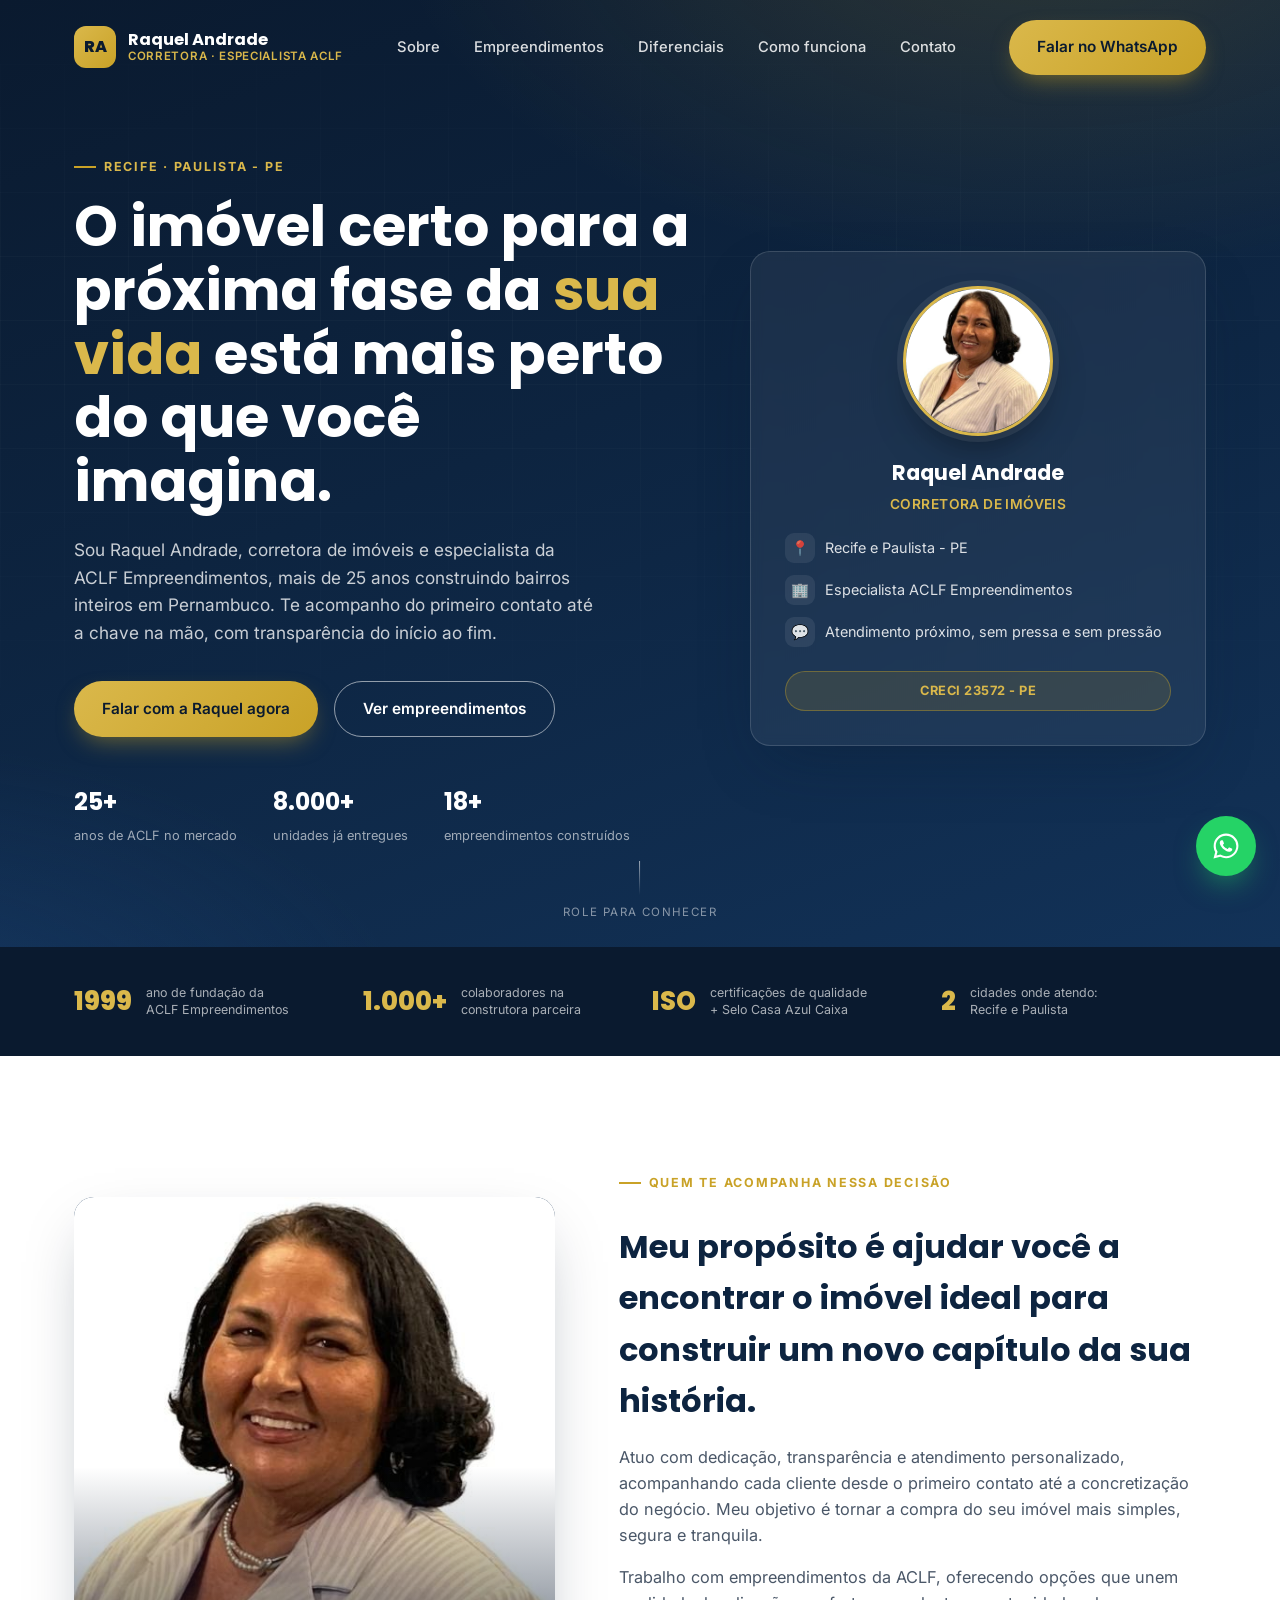
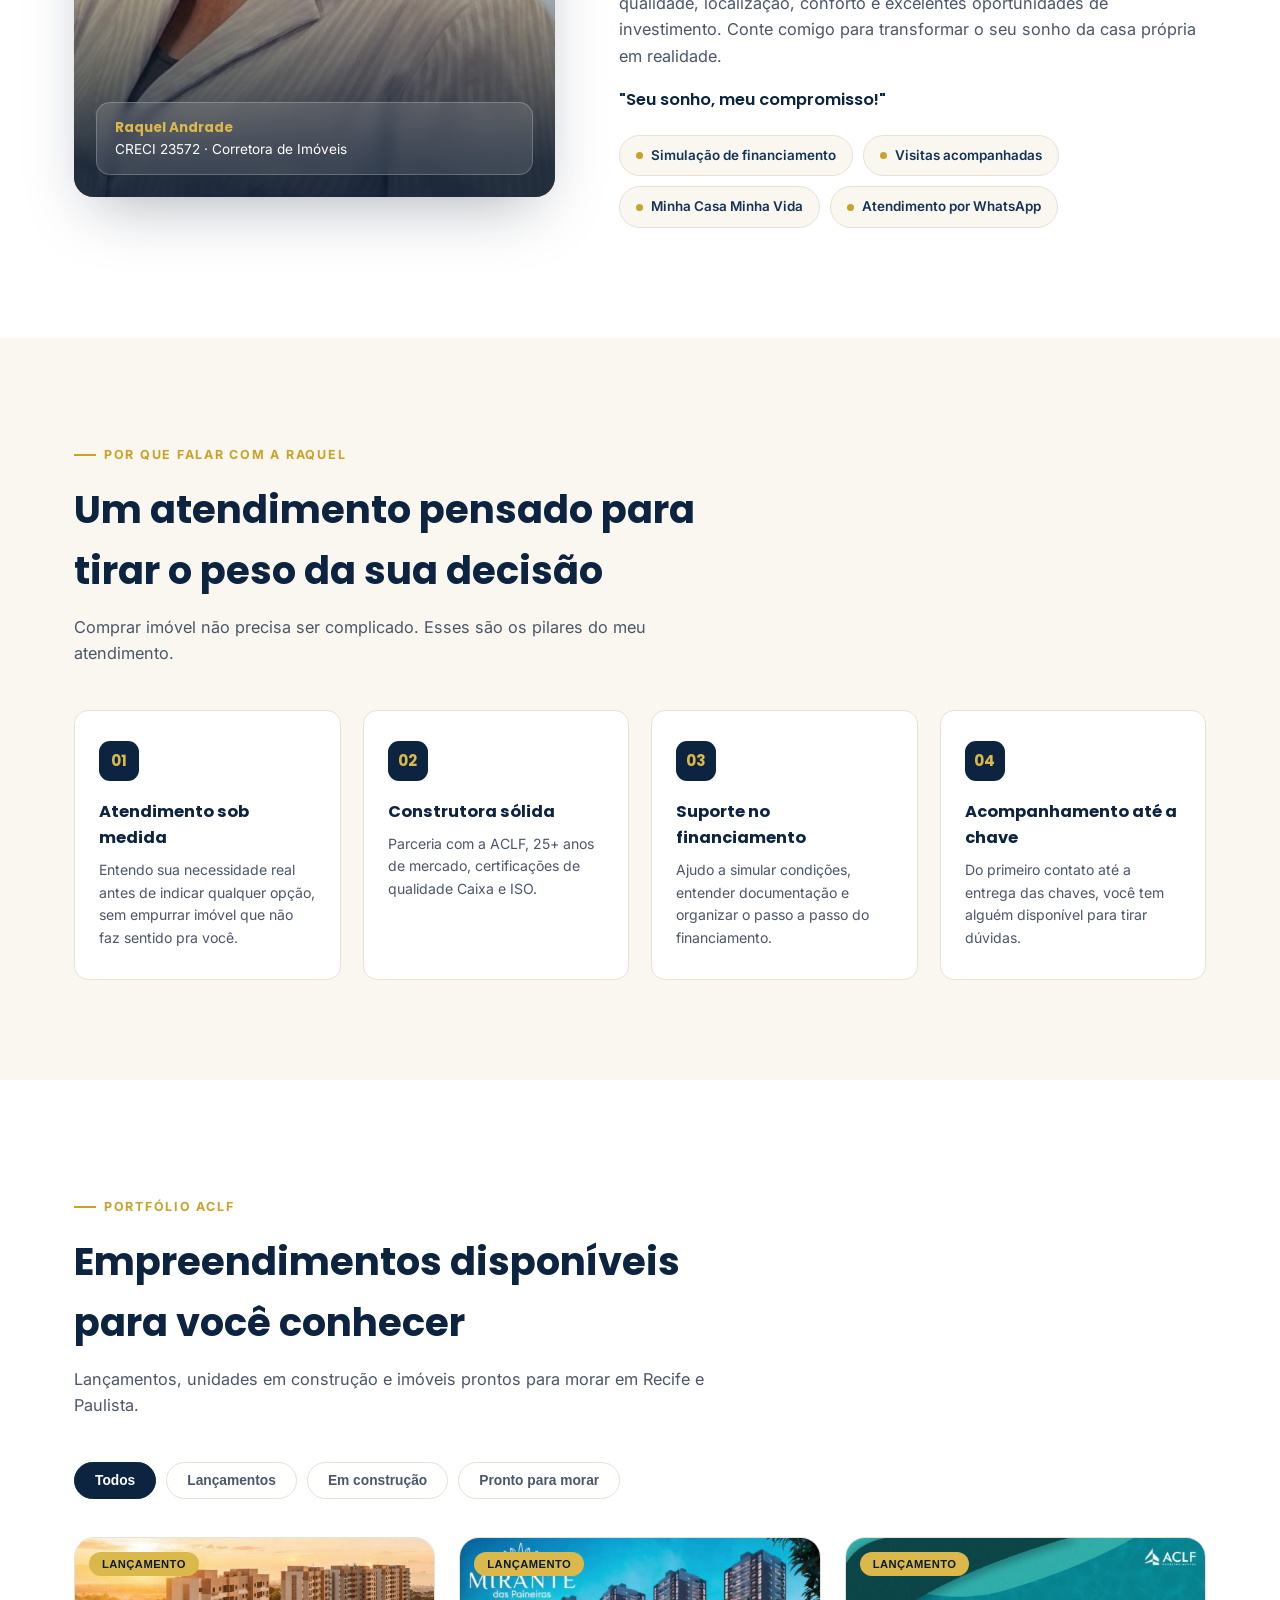
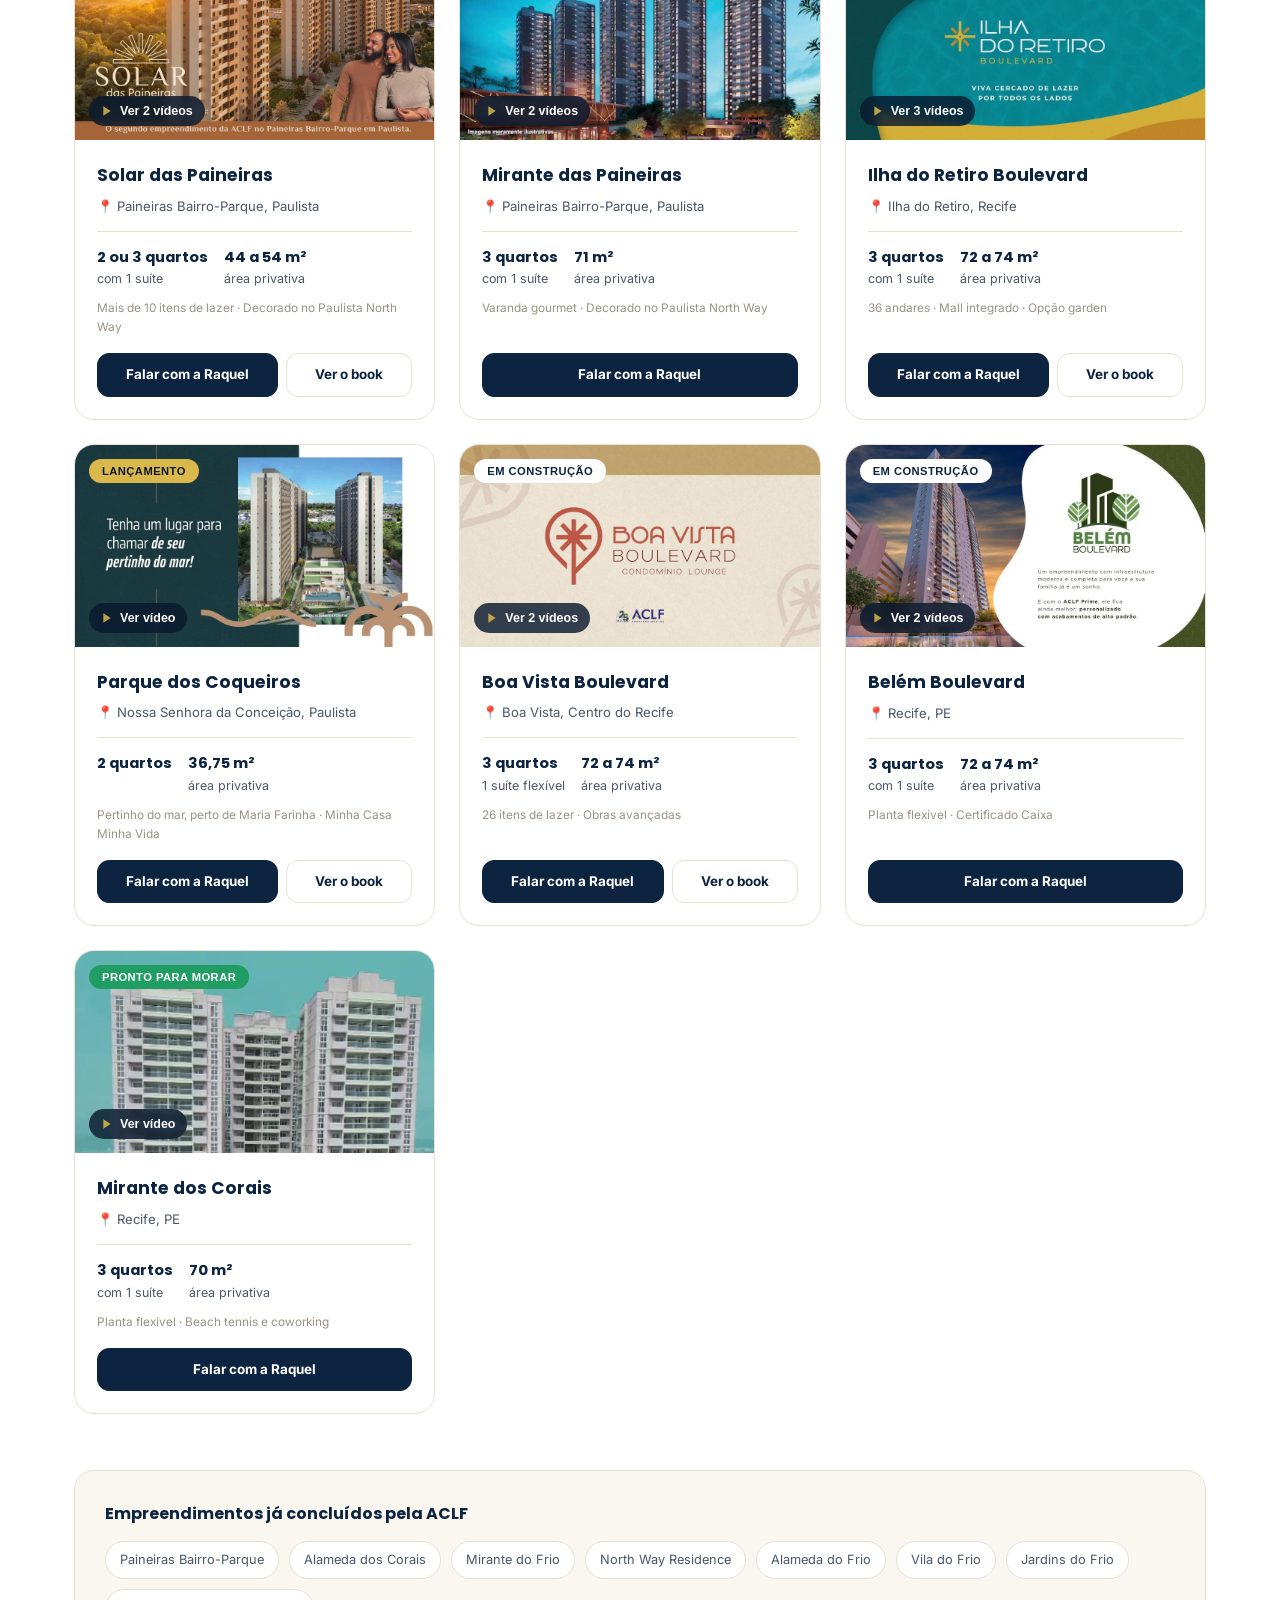
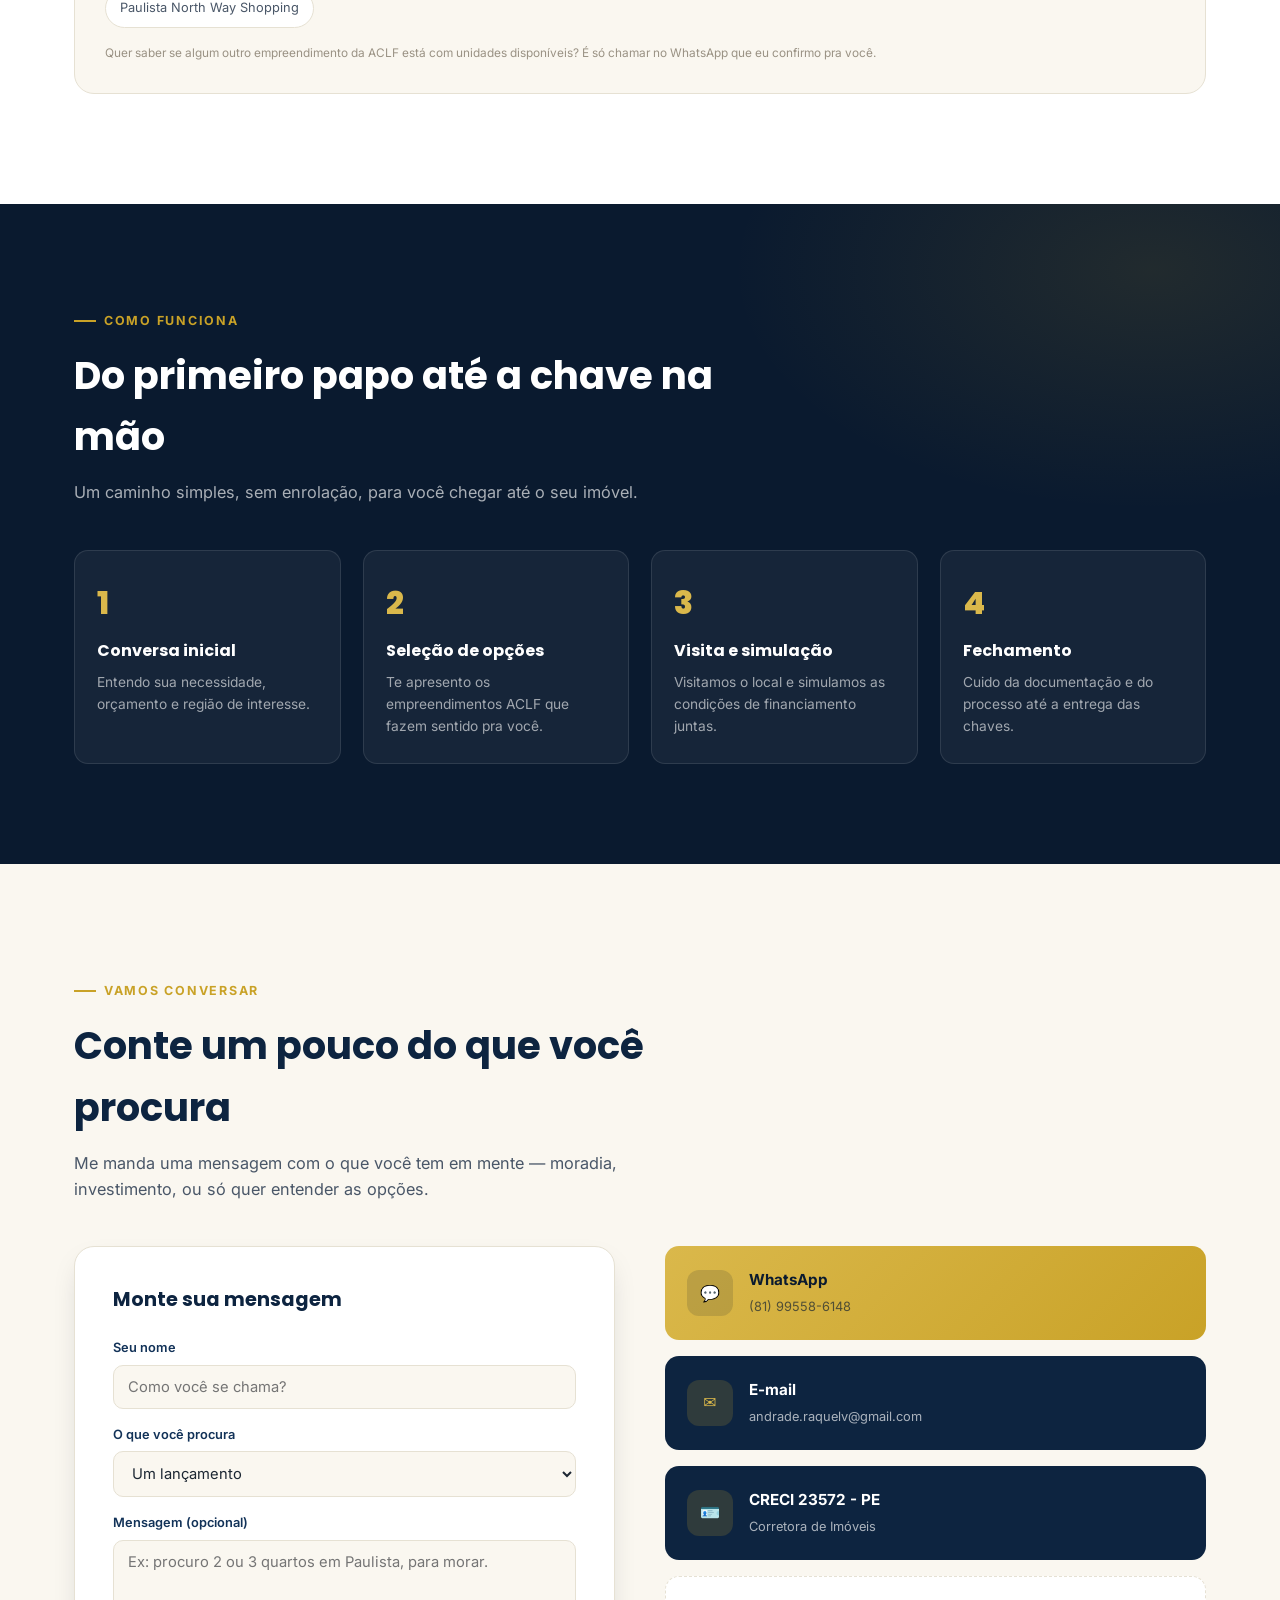
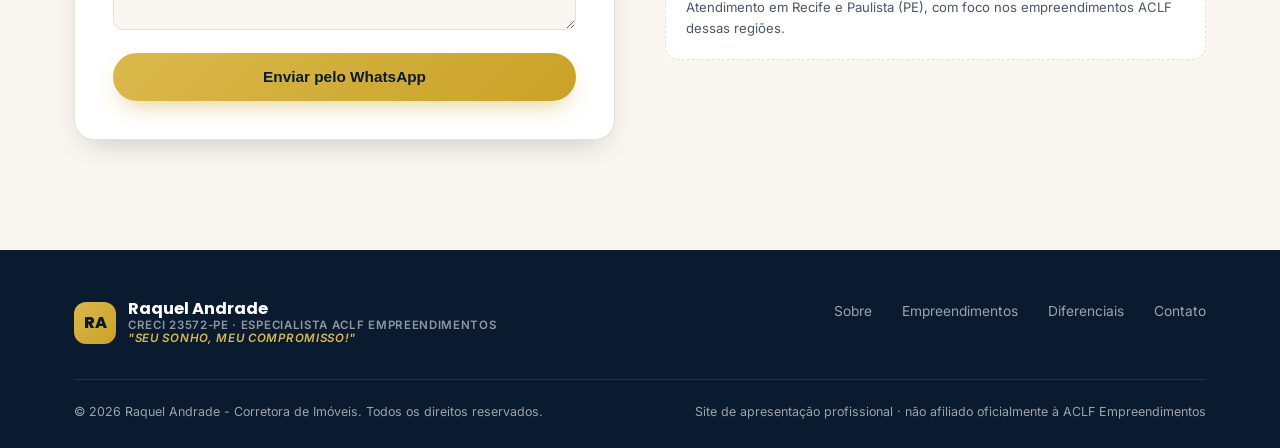
==== commit 769dbbea: "adicionando videos e books dos empreendimentos" ====
--- a/index.html
+++ b/index.html
@@ -159,113 +159,125 @@
     </div>
 
     <div class="proj-grid" id="projGrid">
-      <a class="proj-card" data-status="lancamento" href="https://wa.me/5581995586148?text=Ol%C3%A1%2C%20Raquel%21%20Vi%20o%20Solar%20das%20Paineiras%20no%20seu%20site%20e%20quero%20saber%20mais%20sobre%20esse%20empreendimento." target="_blank" rel="noopener">
-        <div class="proj-media">
+      <article class="proj-card" data-status="lancamento">
+        <button class="proj-media" type="button" data-titulo="Solar das Paineiras" data-videos="[{&quot;src&quot;: &quot;midia/solar-das-paineiras/video-1.mp4&quot;, &quot;poster&quot;: &quot;midia/solar-das-paineiras/video-1.jpg&quot;, &quot;vertical&quot;: true, &quot;dur&quot;: 50}, {&quot;src&quot;: &quot;midia/solar-das-paineiras/video-2.mp4&quot;, &quot;poster&quot;: &quot;midia/solar-das-paineiras/video-2.jpg&quot;, &quot;vertical&quot;: true, &quot;dur&quot;: 49}]" aria-label="Assistir aos vídeos do Solar das Paineiras">
+          <img src="midia/solar-das-paineiras/capa.jpg" alt="Solar das Paineiras" loading="lazy" width="960" height="540">
           <span class="proj-status status-lancamento">Lançamento</span>
-          <svg viewBox="0 0 24 24" fill="none" stroke="#dab84b" stroke-width="1.6"><path d="M12 2 2 9l10 4 10-4-10-7Z"/><path d="M6 12v7l6 3 6-3v-7"/></svg>
-          <div class="view-overlay">Falar com a Raquel<br>sobre este imóvel 💬</div>
-        </div>
+          <span class="proj-play"><svg viewBox="0 0 24 24" aria-hidden="true"><path d="M8 5v14l11-7z" fill="currentColor"/></svg>Ver 2 vídeos</span>
+        </button>
         <div class="proj-body">
           <h4>Solar das Paineiras</h4>
-          <div class="proj-loc">📍 Recife, PE</div>
-          <div class="proj-specs">
-            <div><strong>2-3 quartos</strong>quartos</div>
-            <div><strong>44–54 m²</strong>área privativa</div>
-          </div>
-          <div class="proj-link">Falar com a Raquel →</div>
-        </div>
-      </a>
-
-      <a class="proj-card" data-status="lancamento" href="https://wa.me/5581995586148?text=Ol%C3%A1%2C%20Raquel%21%20Vi%20o%20Ilha%20do%20Retiro%20Boulevard%20no%20seu%20site%20e%20quero%20saber%20mais%20sobre%20esse%20empreendimento." target="_blank" rel="noopener">
-        <div class="proj-media">
+          <div class="proj-loc">📍 Paineiras Bairro-Parque, Paulista</div>
+          <div class="proj-specs"><div><strong>2 ou 3 quartos</strong>com 1 suíte</div><div><strong>44 a 54 m²</strong>área privativa</div></div>
+          <div class="proj-note">Mais de 10 itens de lazer · Decorado no Paulista North Way</div>
+          <div class="proj-actions">
+            <a class="proj-btn proj-btn-whats" href="https://wa.me/5581995586148?text=Ol%C3%A1%2C%20Raquel%21%20Vi%20o%20Solar%20das%20Paineiras%20no%20seu%20site%20e%20quero%20saber%20mais%20sobre%20esse%20empreendimento." target="_blank" rel="noopener">Falar com a Raquel</a>
+            <a class="proj-btn" href="midia/solar-das-paineiras/book.pdf" target="_blank" rel="noopener">Ver o book</a>
+          </div>
+        </div>
+      </article>
+      <article class="proj-card" data-status="lancamento">
+        <button class="proj-media" type="button" data-titulo="Mirante das Paineiras" data-videos="[{&quot;src&quot;: &quot;midia/mirante-das-paineiras/video-1.mp4&quot;, &quot;poster&quot;: &quot;midia/mirante-das-paineiras/video-1.jpg&quot;, &quot;vertical&quot;: false, &quot;dur&quot;: 30}, {&quot;src&quot;: &quot;midia/mirante-das-paineiras/video-2.mp4&quot;, &quot;poster&quot;: &quot;midia/mirante-das-paineiras/video-2.jpg&quot;, &quot;vertical&quot;: false, &quot;dur&quot;: 54}]" aria-label="Assistir aos vídeos do Mirante das Paineiras">
+          <img src="midia/mirante-das-paineiras/capa.jpg" alt="Mirante das Paineiras" loading="lazy" width="960" height="540">
           <span class="proj-status status-lancamento">Lançamento</span>
-          <svg viewBox="0 0 24 24" fill="none" stroke="#dab84b" stroke-width="1.6"><path d="M12 2 2 9l10 4 10-4-10-7Z"/><path d="M6 12v7l6 3 6-3v-7"/></svg>
-          <div class="view-overlay">Falar com a Raquel<br>sobre este imóvel 💬</div>
-        </div>
+          <span class="proj-play"><svg viewBox="0 0 24 24" aria-hidden="true"><path d="M8 5v14l11-7z" fill="currentColor"/></svg>Ver 2 vídeos</span>
+        </button>
+        <div class="proj-body">
+          <h4>Mirante das Paineiras</h4>
+          <div class="proj-loc">📍 Paineiras Bairro-Parque, Paulista</div>
+          <div class="proj-specs"><div><strong>3 quartos</strong>com 1 suíte</div><div><strong>71 m²</strong>área privativa</div></div>
+          <div class="proj-note">Varanda gourmet · Decorado no Paulista North Way</div>
+          <div class="proj-actions">
+            <a class="proj-btn proj-btn-whats" href="https://wa.me/5581995586148?text=Ol%C3%A1%2C%20Raquel%21%20Vi%20o%20Mirante%20das%20Paineiras%20no%20seu%20site%20e%20quero%20saber%20mais%20sobre%20esse%20empreendimento." target="_blank" rel="noopener">Falar com a Raquel</a>
+            
+          </div>
+        </div>
+      </article>
+      <article class="proj-card" data-status="lancamento">
+        <button class="proj-media" type="button" data-titulo="Ilha do Retiro Boulevard" data-videos="[{&quot;src&quot;: &quot;midia/ilha-do-retiro/video-1.mp4&quot;, &quot;poster&quot;: &quot;midia/ilha-do-retiro/video-1.jpg&quot;, &quot;vertical&quot;: false, &quot;dur&quot;: 67}, {&quot;src&quot;: &quot;midia/ilha-do-retiro/video-2.mp4&quot;, &quot;poster&quot;: &quot;midia/ilha-do-retiro/video-2.jpg&quot;, &quot;vertical&quot;: false, &quot;dur&quot;: 24}, {&quot;src&quot;: &quot;midia/ilha-do-retiro/video-3.mp4&quot;, &quot;poster&quot;: &quot;midia/ilha-do-retiro/video-3.jpg&quot;, &quot;vertical&quot;: true, &quot;dur&quot;: 55}]" aria-label="Assistir aos vídeos do Ilha do Retiro Boulevard">
+          <img src="midia/ilha-do-retiro/capa.jpg" alt="Ilha do Retiro Boulevard" loading="lazy" width="960" height="540">
+          <span class="proj-status status-lancamento">Lançamento</span>
+          <span class="proj-play"><svg viewBox="0 0 24 24" aria-hidden="true"><path d="M8 5v14l11-7z" fill="currentColor"/></svg>Ver 3 vídeos</span>
+        </button>
         <div class="proj-body">
           <h4>Ilha do Retiro Boulevard</h4>
-          <div class="proj-loc">📍 Recife, PE</div>
-          <div class="proj-specs">
-            <div><strong>3 quartos</strong>quartos</div>
-            <div><strong>73 m²</strong>área privativa</div>
-          </div>
-          <div class="proj-link">Falar com a Raquel →</div>
-        </div>
-      </a>
-
-      <a class="proj-card" data-status="lancamento" href="https://wa.me/5581995586148?text=Ol%C3%A1%2C%20Raquel%21%20Vi%20o%20Mirante%20das%20Paineiras%20no%20seu%20site%20e%20quero%20saber%20mais%20sobre%20esse%20empreendimento." target="_blank" rel="noopener">
-        <div class="proj-media">
+          <div class="proj-loc">📍 Ilha do Retiro, Recife</div>
+          <div class="proj-specs"><div><strong>3 quartos</strong>com 1 suíte</div><div><strong>72 a 74 m²</strong>área privativa</div></div>
+          <div class="proj-note">36 andares · Mall integrado · Opção garden</div>
+          <div class="proj-actions">
+            <a class="proj-btn proj-btn-whats" href="https://wa.me/5581995586148?text=Ol%C3%A1%2C%20Raquel%21%20Vi%20o%20Ilha%20do%20Retiro%20Boulevard%20no%20seu%20site%20e%20quero%20saber%20mais%20sobre%20esse%20empreendimento." target="_blank" rel="noopener">Falar com a Raquel</a>
+            <a class="proj-btn" href="midia/ilha-do-retiro/book.pdf" target="_blank" rel="noopener">Ver o book</a>
+          </div>
+        </div>
+      </article>
+      <article class="proj-card" data-status="lancamento">
+        <button class="proj-media" type="button" data-titulo="Parque dos Coqueiros" data-videos="[{&quot;src&quot;: &quot;midia/parque-dos-coqueiros/video-1.mp4&quot;, &quot;poster&quot;: &quot;midia/parque-dos-coqueiros/video-1.jpg&quot;, &quot;vertical&quot;: false, &quot;dur&quot;: 30}]" aria-label="Assistir ao vídeo do Parque dos Coqueiros">
+          <img src="midia/parque-dos-coqueiros/capa.jpg" alt="Parque dos Coqueiros" loading="lazy" width="960" height="540">
           <span class="proj-status status-lancamento">Lançamento</span>
-          <svg viewBox="0 0 24 24" fill="none" stroke="#dab84b" stroke-width="1.6"><path d="M12 2 2 9l10 4 10-4-10-7Z"/><path d="M6 12v7l6 3 6-3v-7"/></svg>
-          <div class="view-overlay">Falar com a Raquel<br>sobre este imóvel 💬</div>
-        </div>
-        <div class="proj-body">
-          <h4>Mirante das Paineiras</h4>
-          <div class="proj-loc">📍 Recife, PE</div>
-          <div class="proj-specs">
-            <div><strong>3 quartos</strong>quartos</div>
-            <div><strong>71 m²</strong>área privativa</div>
-          </div>
-          <div class="proj-link">Falar com a Raquel →</div>
-        </div>
-      </a>
-
-      <a class="proj-card" data-status="construcao" href="https://wa.me/5581995586148?text=Ol%C3%A1%2C%20Raquel%21%20Vi%20o%20Boa%20Vista%20Boulevard%20no%20seu%20site%20e%20quero%20saber%20mais%20sobre%20esse%20empreendimento." target="_blank" rel="noopener">
-        <div class="proj-media">
+          <span class="proj-play"><svg viewBox="0 0 24 24" aria-hidden="true"><path d="M8 5v14l11-7z" fill="currentColor"/></svg>Ver vídeo</span>
+        </button>
+        <div class="proj-body">
+          <h4>Parque dos Coqueiros</h4>
+          <div class="proj-loc">📍 Nossa Senhora da Conceição, Paulista</div>
+          <div class="proj-specs"><div><strong>2 quartos</strong></div><div><strong>36,75 m²</strong>área privativa</div></div>
+          <div class="proj-note">Pertinho do mar, perto de Maria Farinha · Minha Casa Minha Vida</div>
+          <div class="proj-actions">
+            <a class="proj-btn proj-btn-whats" href="https://wa.me/5581995586148?text=Ol%C3%A1%2C%20Raquel%21%20Vi%20o%20Parque%20dos%20Coqueiros%20no%20seu%20site%20e%20quero%20saber%20mais%20sobre%20esse%20empreendimento." target="_blank" rel="noopener">Falar com a Raquel</a>
+            <a class="proj-btn" href="midia/parque-dos-coqueiros/book.pdf" target="_blank" rel="noopener">Ver o book</a>
+          </div>
+        </div>
+      </article>
+      <article class="proj-card" data-status="construcao">
+        <button class="proj-media" type="button" data-titulo="Boa Vista Boulevard" data-videos="[{&quot;src&quot;: &quot;midia/boa-vista/video-1.mp4&quot;, &quot;poster&quot;: &quot;midia/boa-vista/video-1.jpg&quot;, &quot;vertical&quot;: true, &quot;dur&quot;: 42}, {&quot;src&quot;: &quot;midia/boa-vista/video-2.mp4&quot;, &quot;poster&quot;: &quot;midia/boa-vista/video-2.jpg&quot;, &quot;vertical&quot;: true, &quot;dur&quot;: 39}]" aria-label="Assistir aos vídeos do Boa Vista Boulevard">
+          <img src="midia/boa-vista/capa.jpg" alt="Boa Vista Boulevard" loading="lazy" width="960" height="540">
           <span class="proj-status status-construcao">Em construção</span>
-          <svg viewBox="0 0 24 24" fill="none" stroke="#dab84b" stroke-width="1.6"><path d="M3 21h18M5 21V9l7-5 7 5v12M9 21v-6h6v6"/></svg>
-          <div class="view-overlay">Falar com a Raquel<br>sobre este imóvel 💬</div>
-        </div>
+          <span class="proj-play"><svg viewBox="0 0 24 24" aria-hidden="true"><path d="M8 5v14l11-7z" fill="currentColor"/></svg>Ver 2 vídeos</span>
+        </button>
         <div class="proj-body">
           <h4>Boa Vista Boulevard</h4>
-          <div class="proj-loc">📍 Centro do Recife, PE</div>
-          <div class="proj-specs">
-            <div><strong>3 quartos</strong>quartos</div>
-            <div><strong>73 m²</strong>área privativa</div>
-          </div>
-          <div class="proj-note">Obras avançadas · Certificado Caixa</div>
-          <div class="proj-link">Falar com a Raquel →</div>
-        </div>
-      </a>
-
-
-      <a class="proj-card" data-status="construcao" href="https://wa.me/5581995586148?text=Ol%C3%A1%2C%20Raquel%21%20Vi%20o%20Bel%C3%A9m%20Boulevard%20no%20seu%20site%20e%20quero%20saber%20mais%20sobre%20esse%20empreendimento." target="_blank" rel="noopener">
-        <div class="proj-media">
+          <div class="proj-loc">📍 Boa Vista, Centro do Recife</div>
+          <div class="proj-specs"><div><strong>3 quartos</strong>1 suíte flexível</div><div><strong>72 a 74 m²</strong>área privativa</div></div>
+          <div class="proj-note">26 itens de lazer · Obras avançadas</div>
+          <div class="proj-actions">
+            <a class="proj-btn proj-btn-whats" href="https://wa.me/5581995586148?text=Ol%C3%A1%2C%20Raquel%21%20Vi%20o%20Boa%20Vista%20Boulevard%20no%20seu%20site%20e%20quero%20saber%20mais%20sobre%20esse%20empreendimento." target="_blank" rel="noopener">Falar com a Raquel</a>
+            <a class="proj-btn" href="midia/boa-vista/book.pdf" target="_blank" rel="noopener">Ver o book</a>
+          </div>
+        </div>
+      </article>
+      <article class="proj-card" data-status="construcao">
+        <button class="proj-media" type="button" data-titulo="Belém Boulevard" data-videos="[{&quot;src&quot;: &quot;midia/belem/video-1.mp4&quot;, &quot;poster&quot;: &quot;midia/belem/video-1.jpg&quot;, &quot;vertical&quot;: true, &quot;dur&quot;: 27}, {&quot;src&quot;: &quot;midia/belem/video-2.mp4&quot;, &quot;poster&quot;: &quot;midia/belem/video-2.jpg&quot;, &quot;vertical&quot;: true, &quot;dur&quot;: 30}]" aria-label="Assistir aos vídeos do Belém Boulevard">
+          <img src="midia/belem/capa.jpg" alt="Belém Boulevard" loading="lazy" width="960" height="540">
           <span class="proj-status status-construcao">Em construção</span>
-          <svg viewBox="0 0 24 24" fill="none" stroke="#dab84b" stroke-width="1.6"><path d="M3 21h18M5 21V9l7-5 7 5v12M9 21v-6h6v6"/></svg>
-          <div class="view-overlay">Falar com a Raquel<br>sobre este imóvel 💬</div>
-        </div>
+          <span class="proj-play"><svg viewBox="0 0 24 24" aria-hidden="true"><path d="M8 5v14l11-7z" fill="currentColor"/></svg>Ver 2 vídeos</span>
+        </button>
         <div class="proj-body">
           <h4>Belém Boulevard</h4>
           <div class="proj-loc">📍 Recife, PE</div>
-          <div class="proj-specs">
-            <div><strong>3 quartos</strong>quartos</div>
-            <div><strong>73 m²</strong>área privativa</div>
-          </div>
-          <div class="proj-note">Certificado Caixa</div>
-          <div class="proj-link">Falar com a Raquel →</div>
-        </div>
-      </a>
-
-      <a class="proj-card" data-status="pronto" href="https://wa.me/5581995586148?text=Ol%C3%A1%2C%20Raquel%21%20Vi%20o%20Mirante%20dos%20Corais%20no%20seu%20site%20e%20quero%20saber%20mais%20sobre%20esse%20empreendimento." target="_blank" rel="noopener">
-        <div class="proj-media">
+          <div class="proj-specs"><div><strong>3 quartos</strong>com 1 suíte</div><div><strong>72 a 74 m²</strong>área privativa</div></div>
+          <div class="proj-note">Planta flexível · Certificado Caixa</div>
+          <div class="proj-actions">
+            <a class="proj-btn proj-btn-whats" href="https://wa.me/5581995586148?text=Ol%C3%A1%2C%20Raquel%21%20Vi%20o%20Bel%C3%A9m%20Boulevard%20no%20seu%20site%20e%20quero%20saber%20mais%20sobre%20esse%20empreendimento." target="_blank" rel="noopener">Falar com a Raquel</a>
+            
+          </div>
+        </div>
+      </article>
+      <article class="proj-card" data-status="pronto">
+        <button class="proj-media" type="button" data-titulo="Mirante dos Corais" data-videos="[{&quot;src&quot;: &quot;midia/mirante-dos-corais/video-1.mp4&quot;, &quot;poster&quot;: &quot;midia/mirante-dos-corais/video-1.jpg&quot;, &quot;vertical&quot;: true, &quot;dur&quot;: 42}]" aria-label="Assistir ao vídeo do Mirante dos Corais">
+          <img src="midia/mirante-dos-corais/capa.jpg" alt="Mirante dos Corais" loading="lazy" width="960" height="540">
           <span class="proj-status status-pronto">Pronto para morar</span>
-          <svg viewBox="0 0 24 24" fill="none" stroke="#dab84b" stroke-width="1.6"><path d="M3 12 12 3l9 9M5 10v10h14V10"/></svg>
-          <div class="view-overlay">Falar com a Raquel<br>sobre este imóvel 💬</div>
-        </div>
+          <span class="proj-play"><svg viewBox="0 0 24 24" aria-hidden="true"><path d="M8 5v14l11-7z" fill="currentColor"/></svg>Ver vídeo</span>
+        </button>
         <div class="proj-body">
           <h4>Mirante dos Corais</h4>
           <div class="proj-loc">📍 Recife, PE</div>
-          <div class="proj-specs">
-            <div><strong>3 quartos</strong>quartos</div>
-            <div><strong>70 m²</strong>área privativa</div>
-          </div>
-          <div class="proj-note">Certificado Caixa</div>
-          <div class="proj-link">Falar com a Raquel →</div>
-        </div>
-      </a>
-
-    
+          <div class="proj-specs"><div><strong>3 quartos</strong>com 1 suíte</div><div><strong>70 m²</strong>área privativa</div></div>
+          <div class="proj-note">Planta flexível · Beach tennis e coworking</div>
+          <div class="proj-actions">
+            <a class="proj-btn proj-btn-whats" href="https://wa.me/5581995586148?text=Ol%C3%A1%2C%20Raquel%21%20Vi%20o%20Mirante%20dos%20Corais%20no%20seu%20site%20e%20quero%20saber%20mais%20sobre%20esse%20empreendimento." target="_blank" rel="noopener">Falar com a Raquel</a>
+            
+          </div>
+        </div>
+      </article>
     </div>
 
     <div class="portfolio-strip">
@@ -401,6 +413,17 @@
   <svg width="30" height="30" viewBox="0 0 24 24" fill="#fff"><path d="M12.04 2C6.58 2 2.13 6.45 2.13 11.91c0 1.75.46 3.39 1.26 4.81L2 22l5.4-1.42a9.9 9.9 0 0 0 4.64 1.18h.01c5.46 0 9.91-4.45 9.91-9.91C21.96 6.45 17.5 2 12.04 2Zm0 18.11h-.01a8.2 8.2 0 0 1-4.18-1.15l-.3-.18-3.12.82.83-3.04-.2-.31a8.16 8.16 0 0 1-1.26-4.34c0-4.52 3.68-8.2 8.24-8.2 2.2 0 4.27.86 5.82 2.42a8.14 8.14 0 0 1 2.41 5.79c0 4.52-3.68 8.2-8.23 8.2Zm4.5-6.14c-.25-.12-1.46-.72-1.68-.8-.23-.08-.39-.12-.56.12-.16.25-.64.8-.78.96-.15.16-.29.18-.54.06-.25-.12-1.04-.38-1.98-1.22-.73-.65-1.23-1.46-1.37-1.7-.15-.25-.02-.38.11-.5.11-.11.25-.29.37-.43.12-.15.16-.25.24-.41.08-.16.04-.31-.02-.43-.06-.12-.56-1.35-.77-1.85-.2-.48-.41-.42-.56-.43-.14-.01-.31-.01-.47-.01a.9.9 0 0 0-.65.31c-.23.25-.86.84-.86 2.05 0 1.2.88 2.37 1 2.53.12.16 1.73 2.64 4.2 3.7.59.25 1.05.4 1.4.52.59.19 1.13.16 1.55.1.47-.07 1.46-.6 1.67-1.17.2-.58.2-1.07.14-1.17-.06-.1-.22-.16-.47-.28Z"/></svg>
 </a>
 
+
+<!-- Vídeos dos empreendimentos -->
+<dialog class="video-modal" id="videoModal" aria-labelledby="videoTitulo">
+  <div class="video-topo">
+    <h3 id="videoTitulo"></h3>
+    <button class="video-fechar" type="button" id="videoFechar" aria-label="Fechar">×</button>
+  </div>
+  <video id="videoPlayer" controls playsinline preload="metadata"></video>
+  <div class="video-lista" id="videoLista"></div>
+  <a class="btn btn-gold video-cta" id="videoWhats" href="#" target="_blank" rel="noopener">Gostei, quero falar com a Raquel</a>
+</dialog>
 <script>
   // Header rolamento
   const header = document.getElementById('siteHeader');
@@ -458,5 +481,39 @@
     });
   });
 </script>
+
+<script>
+  // Vídeos: abre o player ao tocar na foto do empreendimento
+  (function(){
+    const modal = document.getElementById('videoModal');
+    const player = document.getElementById('videoPlayer');
+    const lista = document.getElementById('videoLista');
+    const titulo = document.getElementById('videoTitulo');
+    const whats = document.getElementById('videoWhats');
+
+    function tocar(v){
+      player.src = v.src; player.poster = v.poster;
+      player.classList.toggle('vertical', v.vertical);
+      lista.querySelectorAll('button').forEach(b => b.classList.toggle('on', b.dataset.src === v.src));
+      player.play().catch(() => {});
+    }
+    document.querySelectorAll('.proj-media[data-videos]').forEach(btn => {
+      btn.addEventListener('click', () => {
+        const videos = JSON.parse(btn.dataset.videos);
+        titulo.textContent = btn.dataset.titulo;
+        whats.href = btn.closest('.proj-card').querySelector('.proj-btn-whats').href;
+        lista.innerHTML = videos.length > 1 ? videos.map((v, i) =>
+          `<button type="button" data-src="${v.src}"><img src="${v.poster}" alt="">Vídeo ${i + 1}</button>`).join('') : '';
+        lista.querySelectorAll('button').forEach((b, i) => b.addEventListener('click', () => tocar(videos[i])));
+        modal.showModal();
+        tocar(videos[0]);
+      });
+    });
+    function fechar(){ player.pause(); player.removeAttribute('src'); player.load(); modal.close(); }
+    document.getElementById('videoFechar').addEventListener('click', fechar);
+    modal.addEventListener('click', e => { if(e.target === modal) fechar(); });
+    modal.addEventListener('cancel', e => { e.preventDefault(); fechar(); });
+  })();
+</script>
 </body>
 </html>
--- a/styles.css
+++ b/styles.css
@@ -354,3 +354,52 @@
   .nav-cta{gap:10px;}
   .nav-cta .btn{padding:11px 18px;font-size:.82rem;}
 }
+
+/* ===== Empreendimentos com foto, vídeo e book ===== */
+.proj-card{display:flex;flex-direction:column;cursor:default;}
+.proj-media{
+  height:auto;aspect-ratio:16/9;width:100%;padding:0;border:0;cursor:pointer;
+  display:block;background:var(--navy-900);
+}
+.proj-media img{width:100%;height:100%;object-fit:cover;display:block;transition:transform .35s ease;}
+.proj-media:hover img,.proj-media:focus-visible img{transform:scale(1.04);}
+.proj-media:focus-visible{outline:3px solid var(--gold-500);outline-offset:-3px;}
+.proj-play{
+  position:absolute;left:14px;bottom:14px;display:inline-flex;align-items:center;gap:6px;
+  background:rgba(10,26,47,.82);color:#fff;font-size:.78rem;font-weight:600;
+  padding:7px 12px 7px 9px;border-radius:100px;backdrop-filter:blur(4px);
+}
+.proj-play svg{width:16px;height:16px;color:var(--gold-400);}
+.proj-body{display:flex;flex-direction:column;flex:1;}
+.proj-actions{display:flex;flex-wrap:wrap;gap:8px;margin-top:auto;padding-top:16px;}
+.proj-btn{
+  flex:1 1 auto;text-align:center;padding:10px 14px;border-radius:12px;font-size:.84rem;font-weight:700;
+  border:1.5px solid var(--line);color:var(--navy-900);background:#fff;transition:border-color .18s ease;
+}
+.proj-btn:hover{border-color:var(--gold-500);}
+.proj-btn-whats{background:var(--navy-900);border-color:var(--navy-900);color:#fff;}
+.proj-btn-whats:hover{background:var(--navy-800);border-color:var(--navy-800);}
+
+.video-modal{
+  border:0;padding:0;border-radius:var(--radius-lg);background:var(--navy-950);color:#fff;
+  width:min(920px,94vw);max-height:94vh;overflow:auto;box-shadow:var(--shadow-lg);
+}
+.video-modal::backdrop{background:rgba(10,26,47,.78);}
+.video-topo{display:flex;align-items:center;justify-content:space-between;gap:12px;padding:14px 16px 10px 20px;}
+.video-topo h3{font-family:'Poppins',sans-serif;font-size:1.05rem;margin:0;color:#fff;}
+.video-fechar{background:rgba(255,255,255,.12);border:0;color:#fff;width:40px;height:40px;border-radius:50%;font-size:1.4rem;line-height:1;cursor:pointer;}
+.video-modal video{display:block;width:100%;max-height:70vh;background:#000;}
+.video-modal video.vertical{width:auto;height:70vh;max-width:100%;margin:0 auto;}
+.video-lista{display:flex;gap:10px;padding:12px 16px 0;overflow-x:auto;}
+.video-lista:empty{display:none;}
+.video-lista button{
+  flex:0 0 auto;display:flex;flex-direction:column;gap:6px;align-items:center;background:none;border:2px solid transparent;
+  border-radius:12px;padding:4px;color:#cdd6e3;font-size:.78rem;font-weight:600;cursor:pointer;
+}
+.video-lista button img{width:96px;height:64px;object-fit:cover;border-radius:8px;}
+.video-lista button.on{border-color:var(--gold-500);color:#fff;}
+.video-cta{display:flex;justify-content:center;margin:14px 16px 16px;}
+@media (max-width:640px){
+  .video-modal{width:100vw;max-width:100vw;max-height:100vh;height:100%;border-radius:0;}
+  .video-modal video.vertical{height:auto;max-height:68vh;width:100%;}
+}
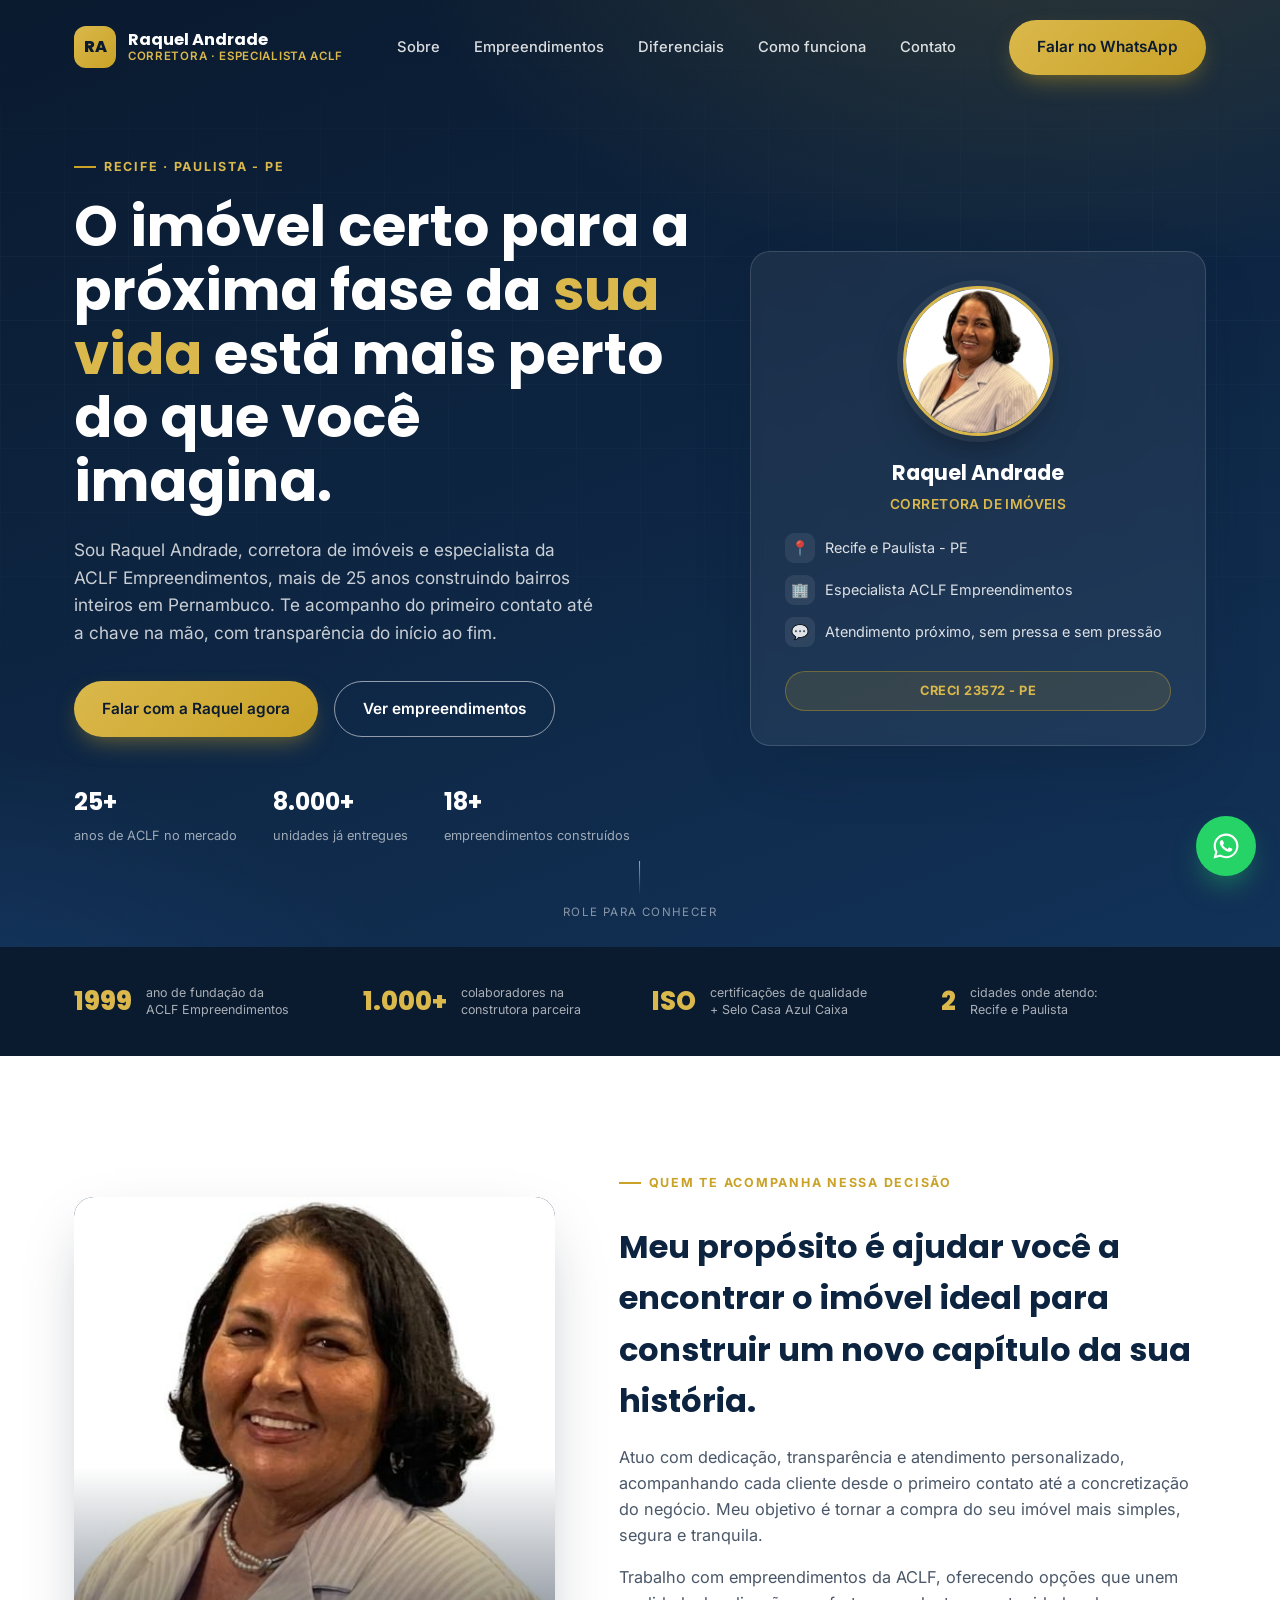
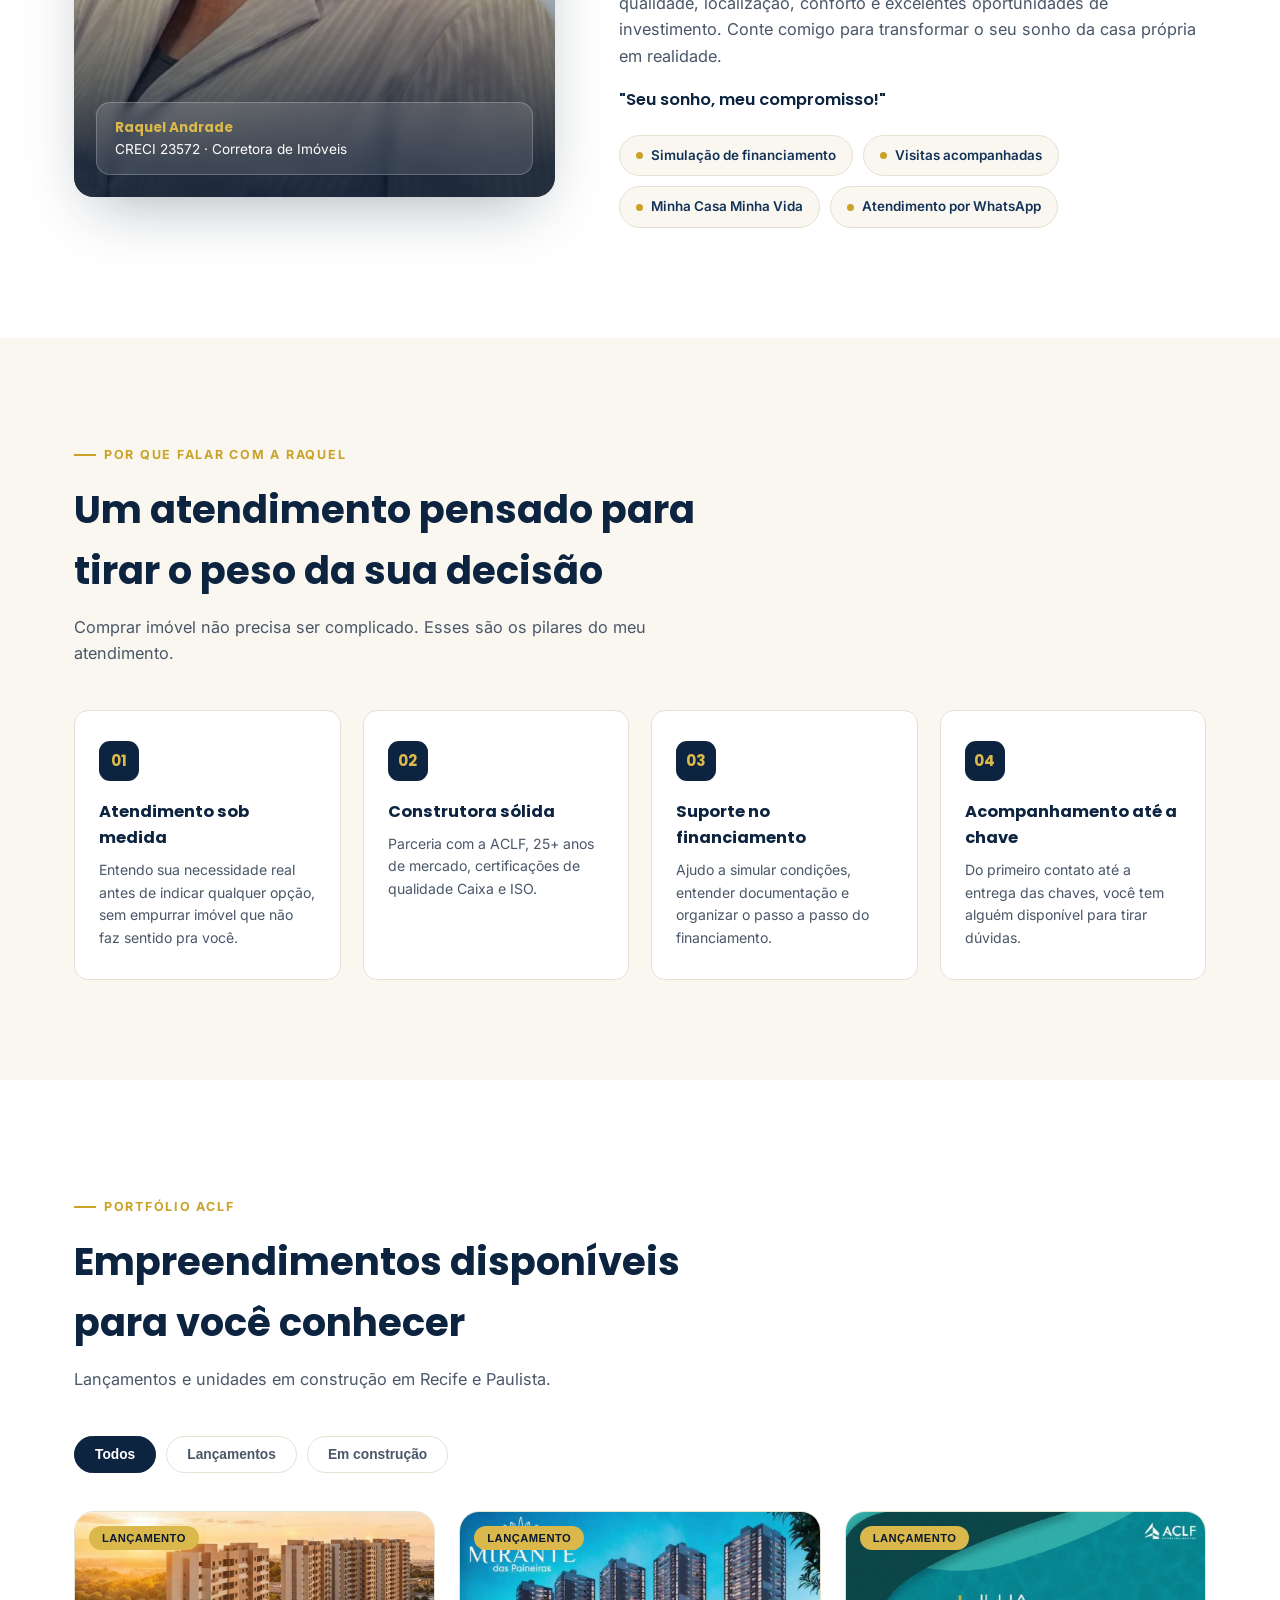
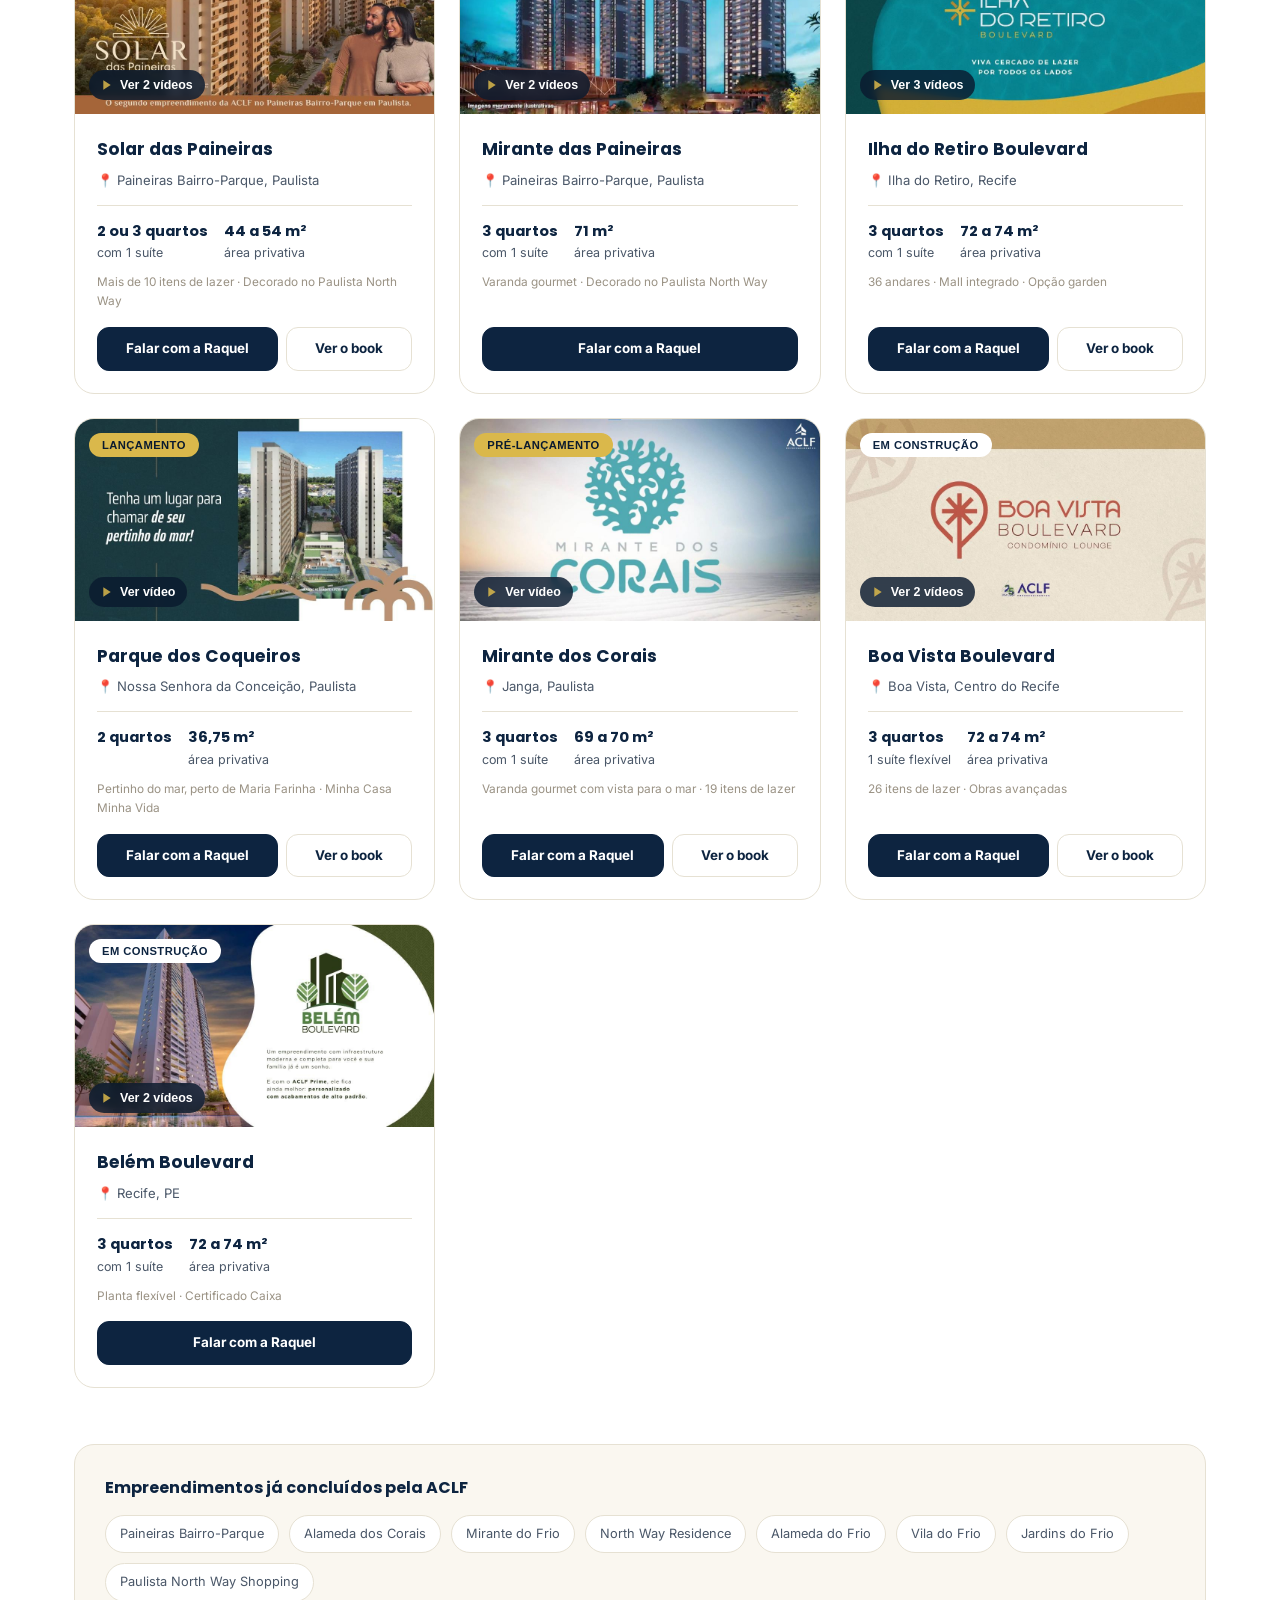
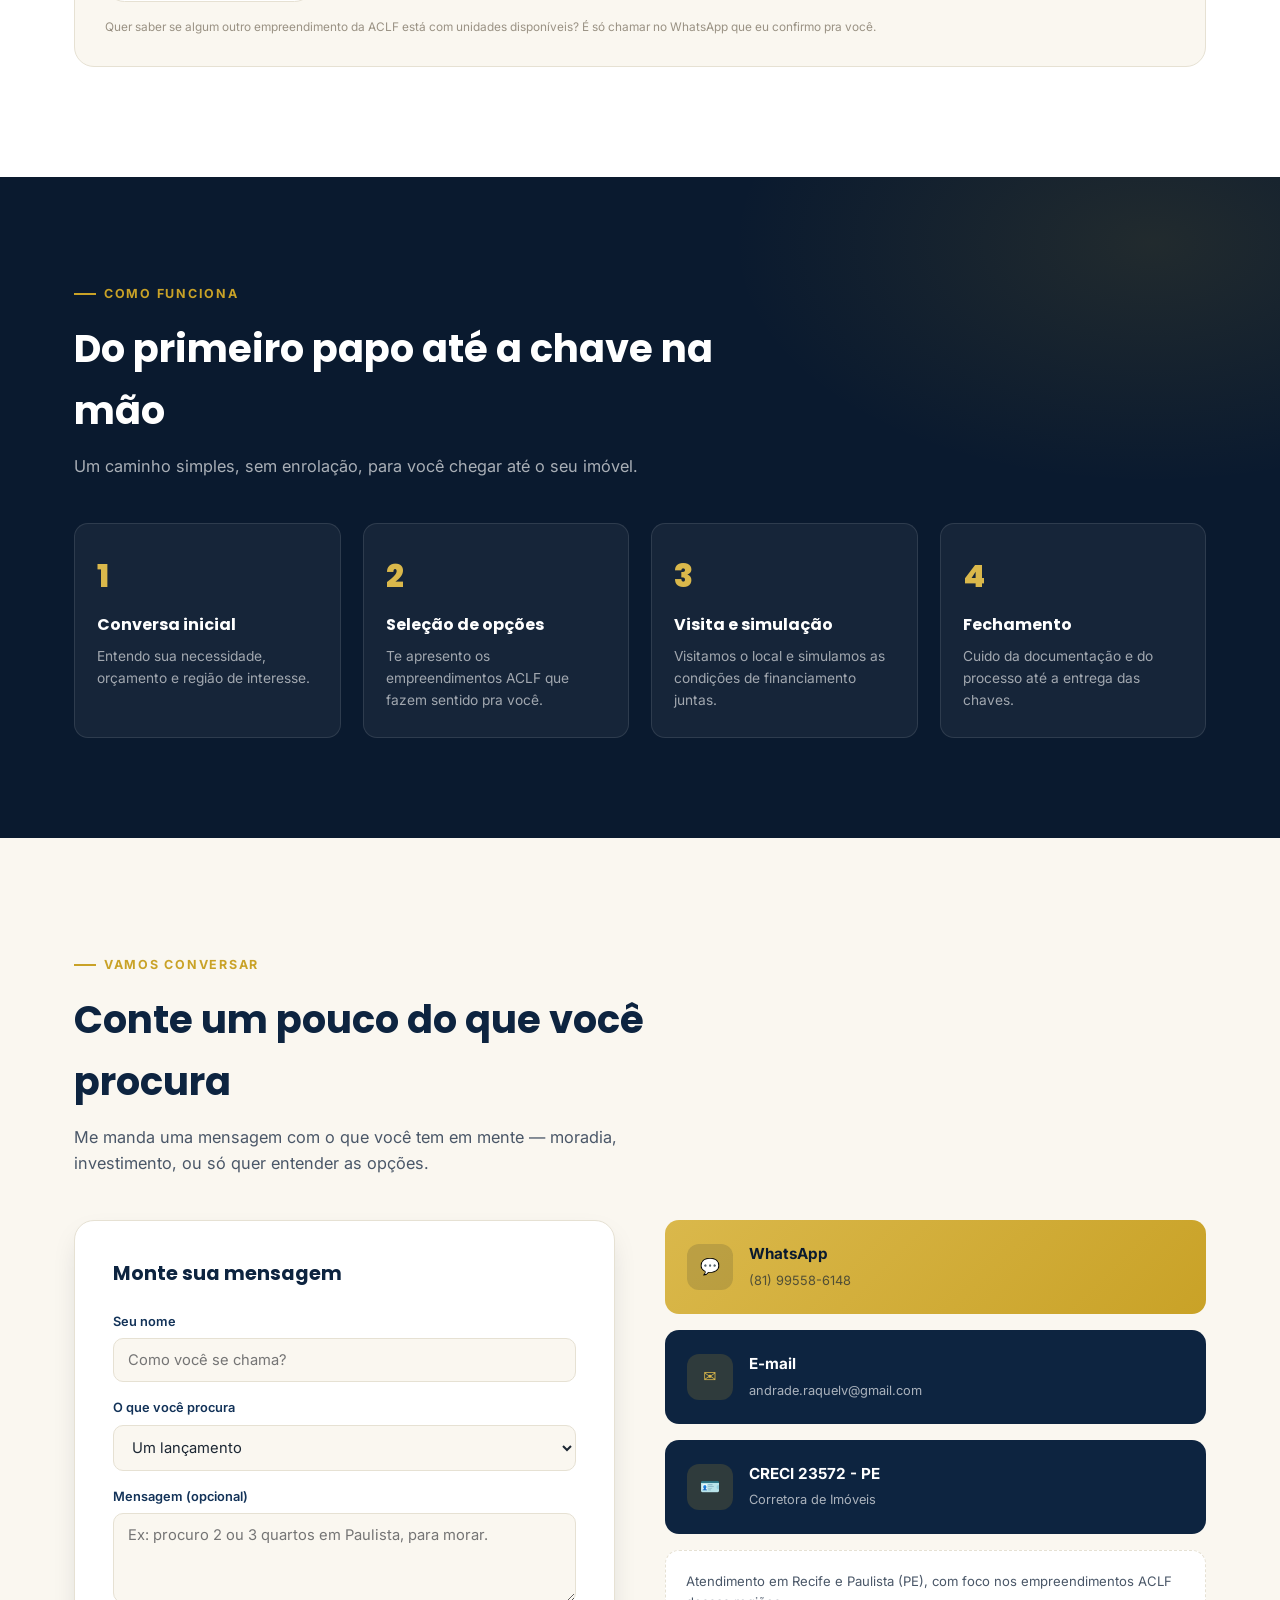
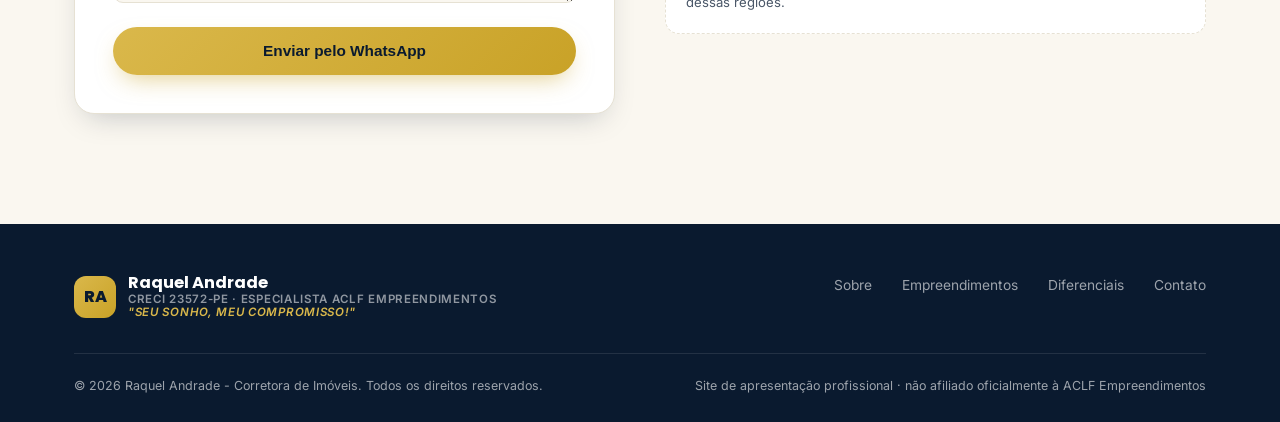
==== commit c08a264a: "correçõers" ====
--- a/index.html
+++ b/index.html
@@ -148,14 +148,13 @@
     <div class="section-head">
       <div class="section-tag eyebrow">Portfólio ACLF</div>
       <h2>Empreendimentos disponíveis para você conhecer</h2>
-      <p>Lançamentos, unidades em construção e imóveis prontos para morar em Recife e Paulista.</p>
+      <p>Lançamentos e unidades em construção em Recife e Paulista.</p>
     </div>
 
     <div class="filters" id="filters">
       <button class="filter-btn active" data-filter="all">Todos</button>
       <button class="filter-btn" data-filter="lancamento">Lançamentos</button>
       <button class="filter-btn" data-filter="construcao">Em construção</button>
-      <button class="filter-btn" data-filter="pronto">Pronto para morar</button>
     </div>
 
     <div class="proj-grid" id="projGrid">
@@ -227,6 +226,23 @@
           </div>
         </div>
       </article>
+      <article class="proj-card" data-status="lancamento">
+        <button class="proj-media" type="button" data-titulo="Mirante dos Corais" data-videos="[{&quot;src&quot;: &quot;midia/mirante-dos-corais/video-1.mp4&quot;, &quot;poster&quot;: &quot;midia/mirante-dos-corais/video-1.jpg&quot;, &quot;vertical&quot;: true, &quot;dur&quot;: 42}]" aria-label="Assistir ao vídeo do Mirante dos Corais">
+          <img src="midia/mirante-dos-corais/capa.jpg" alt="Mirante dos Corais" loading="lazy" width="960" height="540">
+          <span class="proj-status status-lancamento">Pré-lançamento</span>
+          <span class="proj-play"><svg viewBox="0 0 24 24" aria-hidden="true"><path d="M8 5v14l11-7z" fill="currentColor"/></svg>Ver vídeo</span>
+        </button>
+        <div class="proj-body">
+          <h4>Mirante dos Corais</h4>
+          <div class="proj-loc">📍 Janga, Paulista</div>
+          <div class="proj-specs"><div><strong>3 quartos</strong>com 1 suíte</div><div><strong>69 a 70 m²</strong>área privativa</div></div>
+          <div class="proj-note">Varanda gourmet com vista para o mar · 19 itens de lazer</div>
+          <div class="proj-actions">
+            <a class="proj-btn proj-btn-whats" href="https://wa.me/5581995586148?text=Ol%C3%A1%2C%20Raquel%21%20Vi%20o%20Mirante%20dos%20Corais%20no%20seu%20site%20e%20quero%20saber%20mais%20sobre%20esse%20empreendimento." target="_blank" rel="noopener">Falar com a Raquel</a>
+            <a class="proj-btn" href="midia/mirante-dos-corais/book.pdf" target="_blank" rel="noopener">Ver o book</a>
+          </div>
+        </div>
+      </article>
       <article class="proj-card" data-status="construcao">
         <button class="proj-media" type="button" data-titulo="Boa Vista Boulevard" data-videos="[{&quot;src&quot;: &quot;midia/boa-vista/video-1.mp4&quot;, &quot;poster&quot;: &quot;midia/boa-vista/video-1.jpg&quot;, &quot;vertical&quot;: true, &quot;dur&quot;: 42}, {&quot;src&quot;: &quot;midia/boa-vista/video-2.mp4&quot;, &quot;poster&quot;: &quot;midia/boa-vista/video-2.jpg&quot;, &quot;vertical&quot;: true, &quot;dur&quot;: 39}]" aria-label="Assistir aos vídeos do Boa Vista Boulevard">
           <img src="midia/boa-vista/capa.jpg" alt="Boa Vista Boulevard" loading="lazy" width="960" height="540">
@@ -261,23 +277,7 @@
           </div>
         </div>
       </article>
-      <article class="proj-card" data-status="pronto">
-        <button class="proj-media" type="button" data-titulo="Mirante dos Corais" data-videos="[{&quot;src&quot;: &quot;midia/mirante-dos-corais/video-1.mp4&quot;, &quot;poster&quot;: &quot;midia/mirante-dos-corais/video-1.jpg&quot;, &quot;vertical&quot;: true, &quot;dur&quot;: 42}]" aria-label="Assistir ao vídeo do Mirante dos Corais">
-          <img src="midia/mirante-dos-corais/capa.jpg" alt="Mirante dos Corais" loading="lazy" width="960" height="540">
-          <span class="proj-status status-pronto">Pronto para morar</span>
-          <span class="proj-play"><svg viewBox="0 0 24 24" aria-hidden="true"><path d="M8 5v14l11-7z" fill="currentColor"/></svg>Ver vídeo</span>
-        </button>
-        <div class="proj-body">
-          <h4>Mirante dos Corais</h4>
-          <div class="proj-loc">📍 Recife, PE</div>
-          <div class="proj-specs"><div><strong>3 quartos</strong>com 1 suíte</div><div><strong>70 m²</strong>área privativa</div></div>
-          <div class="proj-note">Planta flexível · Beach tennis e coworking</div>
-          <div class="proj-actions">
-            <a class="proj-btn proj-btn-whats" href="https://wa.me/5581995586148?text=Ol%C3%A1%2C%20Raquel%21%20Vi%20o%20Mirante%20dos%20Corais%20no%20seu%20site%20e%20quero%20saber%20mais%20sobre%20esse%20empreendimento." target="_blank" rel="noopener">Falar com a Raquel</a>
-            
-          </div>
-        </div>
-      </article>
+      
     </div>
 
     <div class="portfolio-strip">
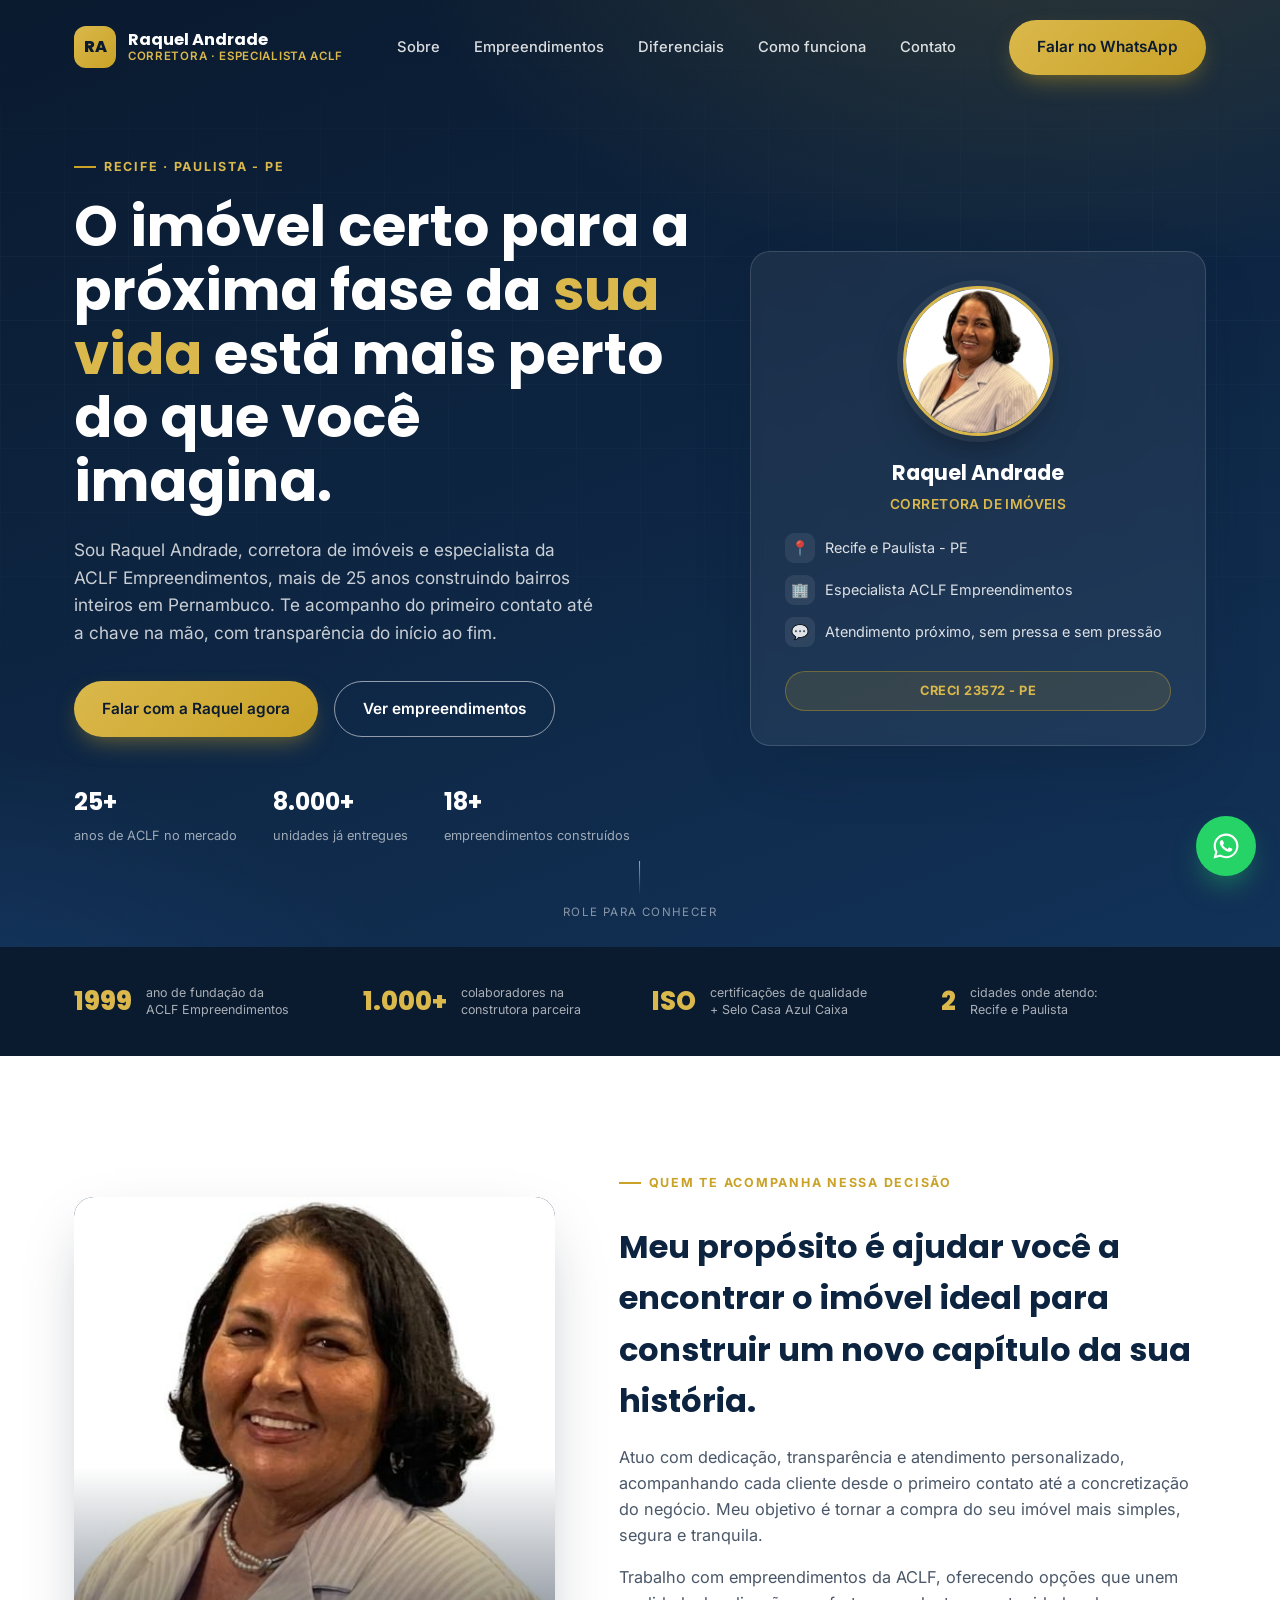
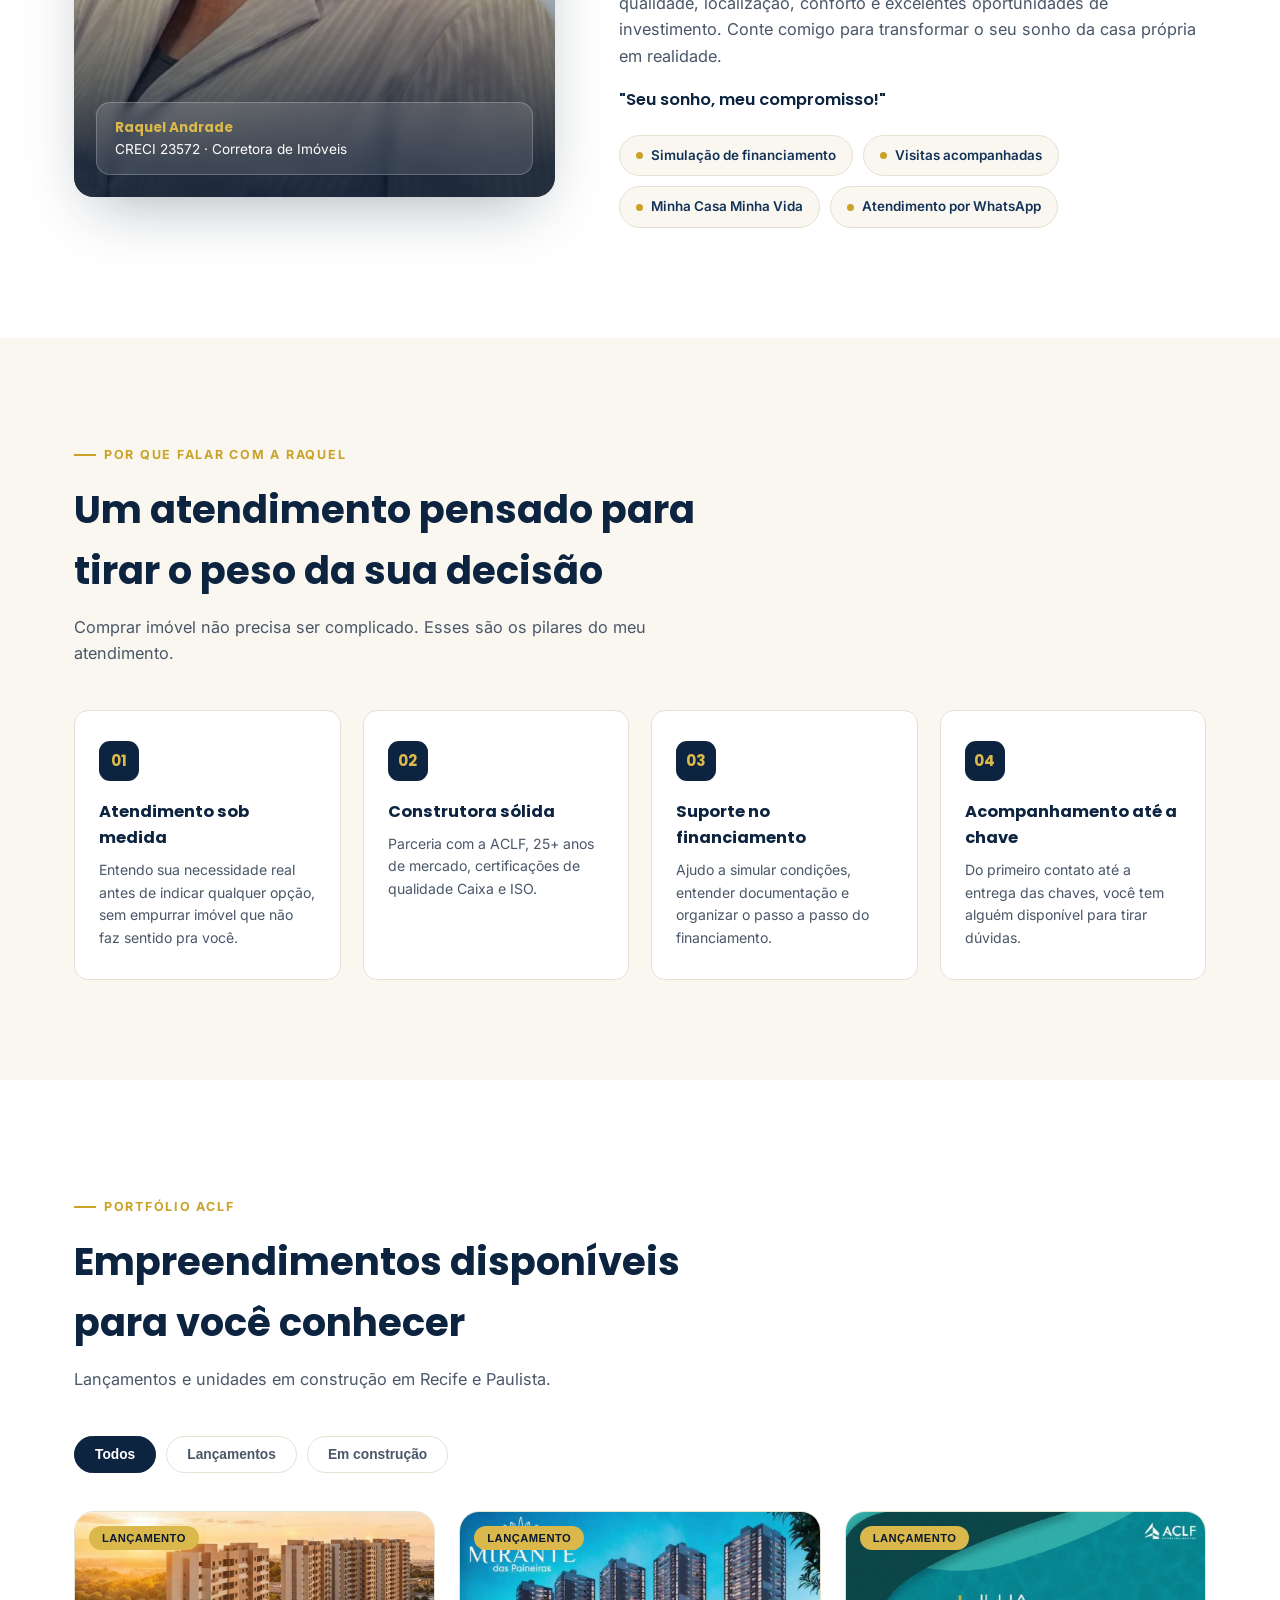
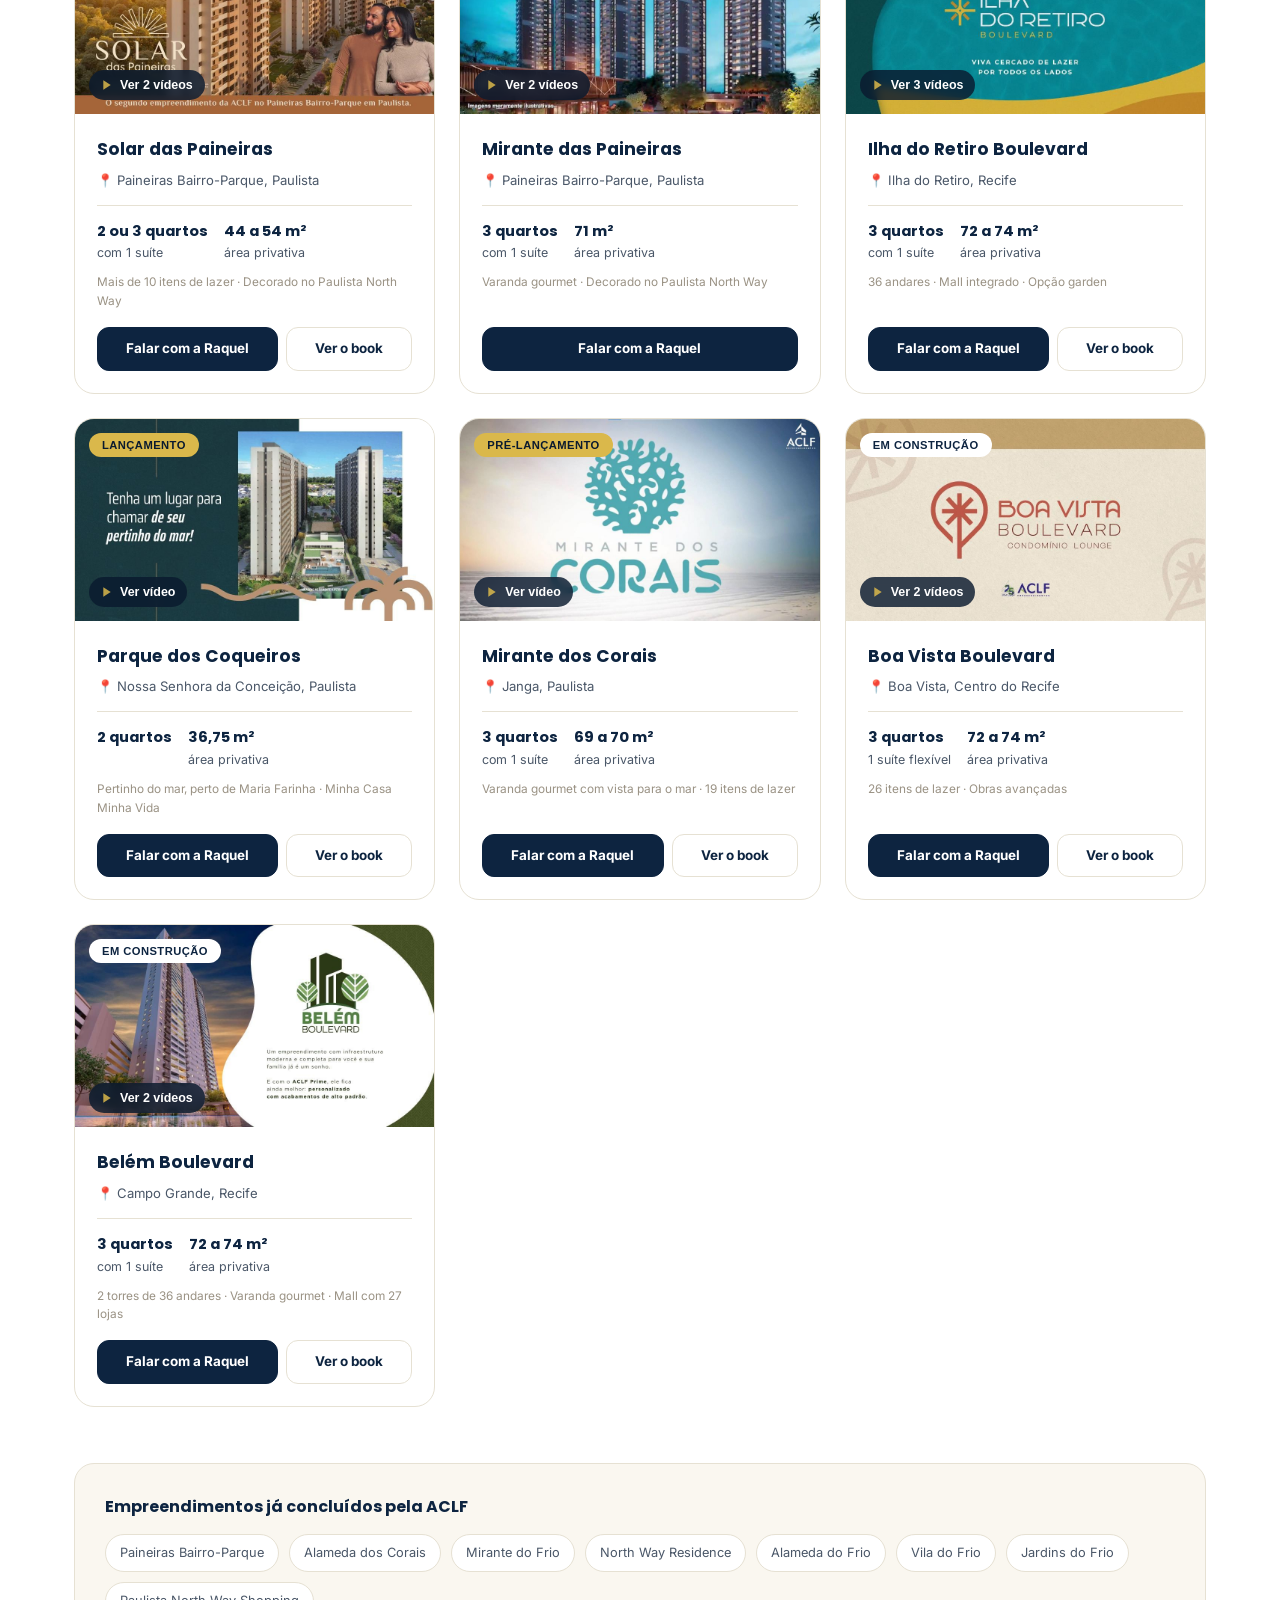
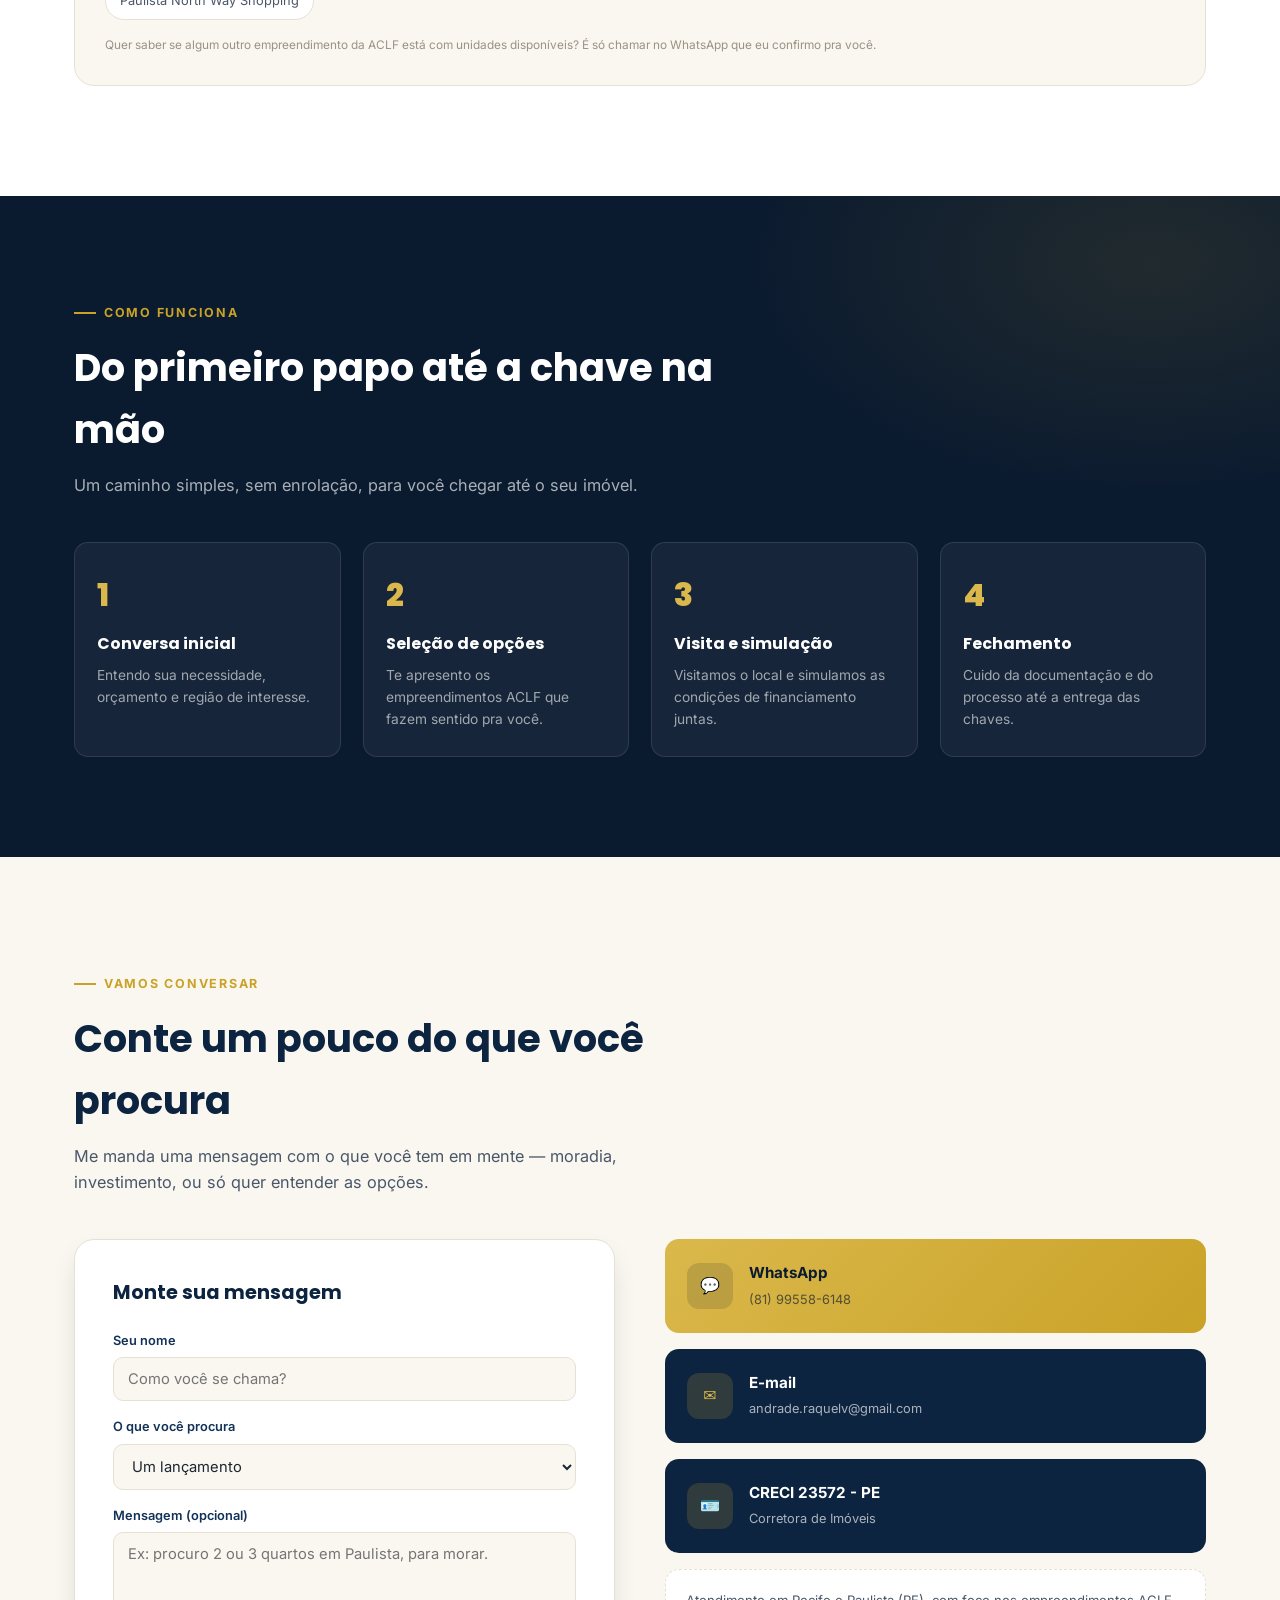
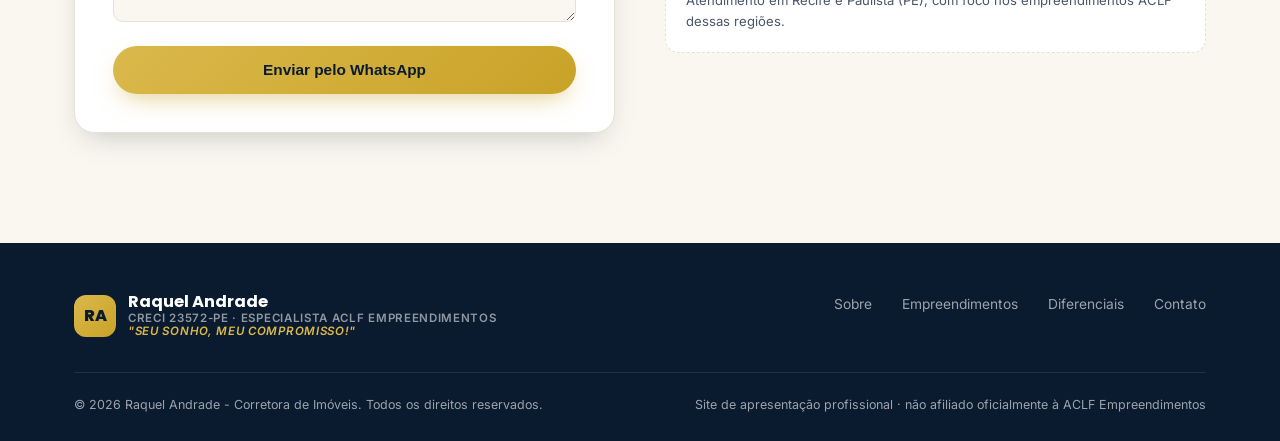
==== commit a18c0faf: "book do belem" ====
--- a/index.html
+++ b/index.html
@@ -268,12 +268,12 @@
         </button>
         <div class="proj-body">
           <h4>Belém Boulevard</h4>
-          <div class="proj-loc">📍 Recife, PE</div>
+          <div class="proj-loc">📍 Campo Grande, Recife</div>
           <div class="proj-specs"><div><strong>3 quartos</strong>com 1 suíte</div><div><strong>72 a 74 m²</strong>área privativa</div></div>
-          <div class="proj-note">Planta flexível · Certificado Caixa</div>
+          <div class="proj-note">2 torres de 36 andares · Varanda gourmet · Mall com 27 lojas</div>
           <div class="proj-actions">
             <a class="proj-btn proj-btn-whats" href="https://wa.me/5581995586148?text=Ol%C3%A1%2C%20Raquel%21%20Vi%20o%20Bel%C3%A9m%20Boulevard%20no%20seu%20site%20e%20quero%20saber%20mais%20sobre%20esse%20empreendimento." target="_blank" rel="noopener">Falar com a Raquel</a>
-            
+            <a class="proj-btn" href="midia/belem/book.pdf" target="_blank" rel="noopener">Ver o book</a>
           </div>
         </div>
       </article>
